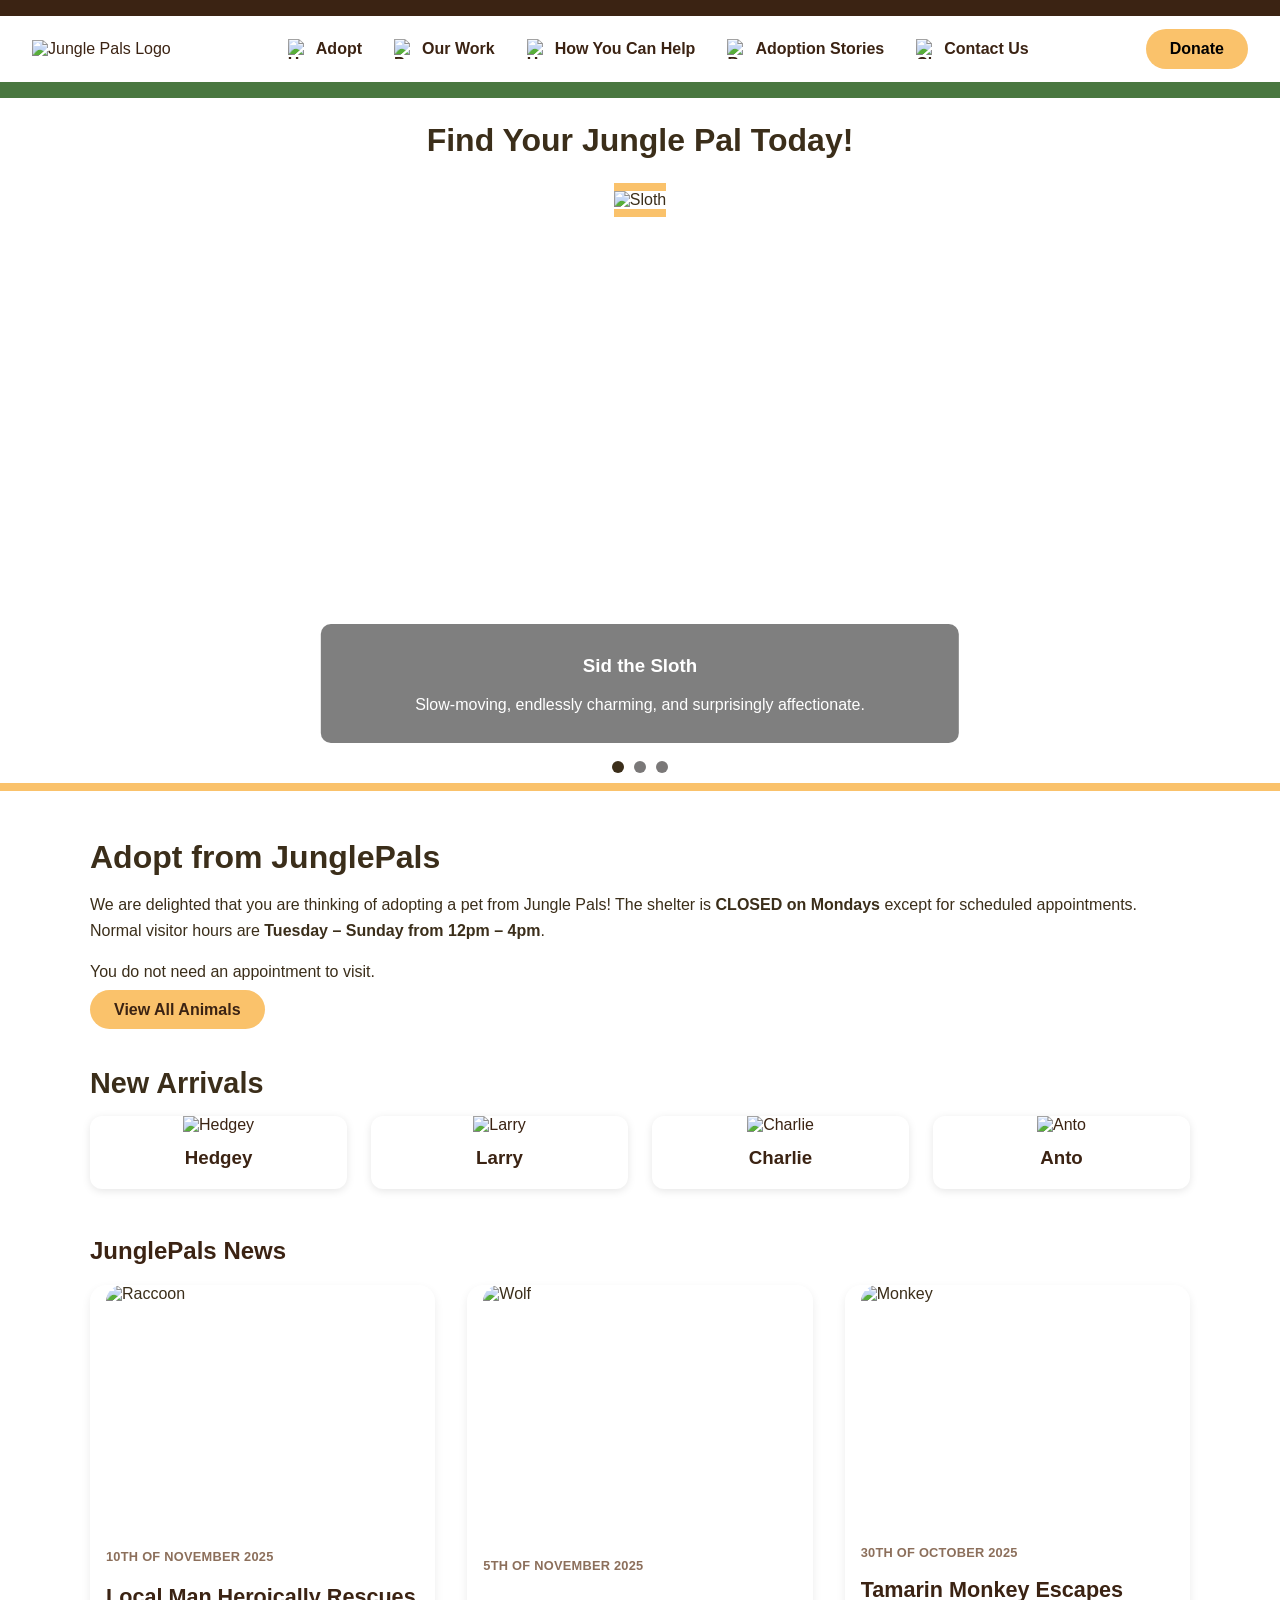
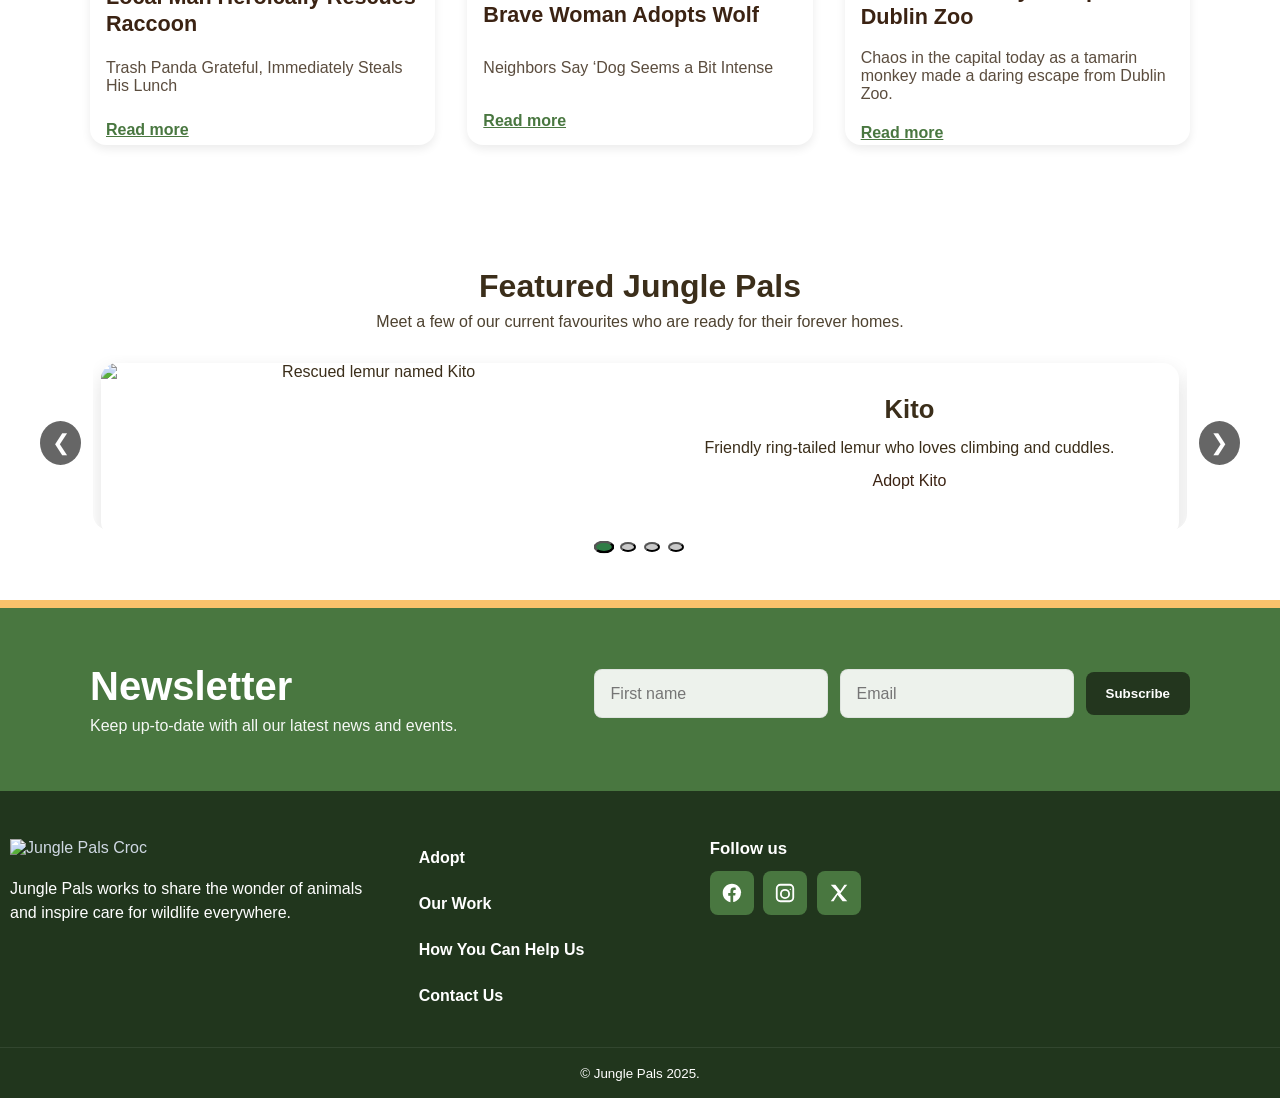
==== index.html @ b34bb3fd "Add files via upload" ====
<!--Index page created by Liam Doherty x25111175-->
<!DOCTYPE html>
<html lang="en">

<head>
  <meta charset="UTF-8">
  <meta name="viewport" content="width=device-width, initial-scale=1.0">
  <link rel="stylesheet" href="styles.css">
  <title>Jungle Pals - Home</title>
  <link rel="icon" type="image/x-icon" href="images/favicon.ico">
</head>

<body>
  <!-- Header -->
  <header>
    <div class="logo">
      <a href="index.html">
        <img src="images/JunglePalsMainLogo.png" alt="Jungle Pals Logo">
      </a>
    </div>
    <!--Navigation Bar-->
    <nav>
      <a href="adopt.html">
        <img src="images/nav-heart.png" alt="Heart" class="nav-icon"> Adopt </a>
      <a href="about.html">
        <img src="images/nav-paw.png" alt="Paw" class="nav-icon"> Our Work </a>
      <a href="help.html">
        <img src="images/nav-hands.png" alt="Hands" class="nav-icon"> How You Can Help </a>
      <a href="stories.html">
        <img src="images/nav-book.png" alt="Book" class="nav-icon"> Adoption Stories </a>
      <a href="contact.html">
        <img src="images/nav-chat.png" alt="Chat" class="nav-icon"> Contact Us </a>
    </nav>
    <!--Donate Button-->
    <button class="donate-btn">Donate</button>
  </header>

  <!-- Featured Animals Section -->
  <section class="animal-carousel">
    <h2>Find Your Jungle Pal Today!</h2>
    <div class="slides">
      <div class="slide active">
        <img src="images/sloth.jpg" alt="Sloth">
        <div class="caption">
          <h3>Sid the Sloth</h3>
          <p>Slow-moving, endlessly charming, and surprisingly affectionate.</p>
        </div>
      </div>
      <div class="slide">
        <img src="images/fox.jpg" alt="Fox">
        <div class="caption">
          <h3>Frank the Fox</h3>
          <p>Clever, curious, and mischievously charming.</p>
        </div>
      </div>
      <div class="slide">
        <img src="images/tiger-banner.jpg" alt="Tiger">
        <div class="caption">
          <h3>Terry the Tiger</h3>
          <p>Mighty, commanding, and surprisingly affectionate.</p>
        </div>
      </div>
    </div>

    <!-- Dots for carousel -->
    <div class="dots">
      <span class="dot active"></span>
      <span class="dot"></span>
      <span class="dot"></span>
    </div>
  </section>


  <!-- Adopt Section -->
  <section class="adopt-section">
    <h2>Adopt from JunglePals</h2>
    <p>
      We are delighted that you are thinking of adopting a pet from Jungle Pals!
      The shelter is <strong>CLOSED on Mondays</strong> except for scheduled appointments.
      Normal visitor hours are <strong>Tuesday – Sunday from 12pm – 4pm</strong>.
    </p>
    <p>You do not need an appointment to visit.</p>
    <a href="adopt.html" class="view-all-btn">View All Animals</a>
  </section>

  <!-- New Arrivals grid-->
  <section class="new-arrivals">
    <h2>New Arrivals</h2>
    <div class="animal-grid">
      <a href="adopt.html" class="animal-card-link">
        <div class="animal-card">
          <img src="images/hedgehog.jpg" alt="Hedgey">
          <h3>Hedgey</h3>
        </div>
      </a>
      <a href="adopt.html" class="animal-card-link">
        <div class="animal-card">
          <img src="images/spider.jpg" alt="Larry">
          <h3>Larry</h3>
        </div>
      </a>
      <a href="adopt.html" class="animal-card-link">
        <div class="animal-card">
          <img src="images/parrot.jpg" alt="Charlie">
          <h3>Charlie</h3>
        </div>
      </a>
      <a href="adopt.html" class="animal-card-link">
        <div class="animal-card">
          <img src="images/gecko.jpg" alt="Anto">
          <h3>Anto</h3>
        </div>
      </a>
    </div>
  </section>
  <!--Latest News-->
  <section class="latest-news">
    <h2>JunglePals News</h2>
    <div class="news-grid">
      <article class="news-card">
        <a href="news-post-1.html" class="news-link">
          <figure class="news-media">
            <img src="images/saved-raccoon.jpg" alt="Raccoon">
          </figure>
          <time class="news-date" datetime="2025-11-10">10th of November 2025</time>
          <h3 class="news-title">Local Man Heroically Rescues Raccoon</h3>
          <p class="news-excerpt">Trash Panda Grateful, Immediately Steals His Lunch</p>
          <span class="news-more">Read more</span>
        </a>
      </article>
      <article class="news-card">
        <a href="news-post-2.html" class="news-link">
          <figure class="news-media">
            <img src="images/saved-wolf.jpg" alt="Wolf">
          </figure>
          <time class="news-date" datetime="2025-11-05">5th of November 2025</time>
          <h3 class="news-title">Brave Woman Adopts Wolf</h3>
          <p class="news-excerpt">Neighbors Say ‘Dog Seems a Bit Intense</p>
          <span class="news-more">Read more</span>
        </a>
      </article>
      <article class="news-card">
        <a href="news-post-3.html" class="news-link">
          <figure class="news-media">
            <img src="images/saved-monkey.jpg" alt="Monkey">
          </figure>
          <time class="news-date" datetime="2025-10-30">30th of October 2025</time>
          <h3 class="news-title">Tamarin Monkey Escapes Dublin Zoo</h3>
          <p class="news-excerpt">Chaos in the capital today as a tamarin monkey made a daring escape from Dublin Zoo.
          </p>
          <span class="news-more">Read more</span>
        </a>
      </article>
    </div>
  </section>

  <!-- Featured Animals Carousel -->
<section class="featured-section">
  <div class="featured-header">
    <h2>Featured Jungle Pals</h2>
    <p>Meet a few of our current favourites who are ready for their forever homes.</p>
  </div>

  <div class="featured-carousel" id="featuredCarousel">
    <button class="featured-nav prev" aria-label="Previous featured animals">
      &#10094;
    </button>

    <div class="featured-track-wrapper">
      <div class="featured-track" id="featuredTrack">
        <!-- Slide 1 -->
        <article class="featured-slide">
          <div class="animal-card">
            <img src="images/lemur.jpg" alt="Rescued lemur named Kito">
            <div class="animal-info">
              <h3>Kito</h3>
              <p>Friendly ring-tailed lemur who loves climbing and cuddles.</p>
              <a class="btn adopt-btn" href="adopt.html">Adopt Kito</a>
            </div>
          </div>
        </article>

        <!-- Slide 2 -->
        <article class="featured-slide">
          <div class="animal-card">
            <img src="images/parrot1.jpg" alt="Parrot named Luna">
            <div class="animal-info">
              <h3>Luna</h3>
              <p>Chatty parrot with a big personality and gentle nature.</p>
              <a class="btn adopt-btn" href="adopt.html">Adopt Luna</a>
            </div>
          </div>
        </article>

        <!-- Slide 3 -->
        <article class="featured-slide">
          <div class="animal-card">
            <img src="images/sloth1.jpg" alt="Sloth named Momo">
            <div class="animal-info">
              <h3>Momo</h3>
              <p>Calm little sloth who enjoys slow mornings and leafy snacks.</p>
              <a class="btn adopt-btn" href="adopt.html">Adopt Momo</a>
            </div>
          </div>
        </article>

        <!-- Slide 4 -->
        <article class="featured-slide">
          <div class="animal-card">
            <img src="images/capuchin.jpg" alt="Capuchin monkey named Zuri">
            <div class="animal-info">
              <h3>Zuri</h3>
              <p>Playful capuchin who’s curious and great with enrichment toys.</p>
              <a class="btn adopt-btn" href="adopt.html">Adopt Zuri</a>
            </div>
          </div>
        </article>
      </div>
    </div>

    <button class="featured-nav next" aria-label="Next featured animals">
      &#10095;
    </button>
  </div>

  <div class="featured-dots" id="featuredDots" aria-label="Featured carousel pagination"></div>
</section>


  <!--Newsletter-->
  <section id="newsletter" class="newsletter">
    <div class="container">
      <div class="newsletter-text">
        <h2>Newsletter</h2>
        <p>Keep up-to-date with all our latest news and events.</p>
      </div>

      <form class="newsletter-form" id="newsletterForm" action="#" method="post" novalidate>
        <input type="text" id="nlFirst" name="first_name" placeholder="First name" required>
        <input type="email" id="nlEmail" name="email" placeholder="Email" required>
        <button type="submit">Subscribe</button>
        <p class="nl-msg" id="nlMsg" aria-live="polite"></p>
      </form>
    </div>
  </section>


  <!-- ===== Footer ===== -->
  <footer class="site-footer">
    <div class="container footer-grid">
      <div class="footer-brand">
        <img src="images/croc-2-clear-bg.png" alt="Jungle Pals Croc" class="footer-logo">
        <p class="tagline">
          Jungle Pals works to share the wonder of animals and inspire care for wildlife everywhere.
        </p>
      </div>

      <!--Footer Navigation Bar-->
      <nav class="footer-links">
        <ul>
          <li><a href="adopt.html">Adopt</a></li>
          <li><a href="about.html">Our Work</a></li>
          <li><a href="help.html">How You Can Help Us</a></li>
          <li><a href="contact.html">Contact Us</a></li>
        </ul>
      </nav>
      <!--Footer Social Network Icons-->
      <div class="footer-social">
        <h3>Follow us</h3>
        <div class="social-row">
          <a class="social-btn" href="https://facebook.com" aria-label="Facebook" target="_blank" rel="noopener">
            <!-- Facebook SVG -->
            <svg viewBox="0 0 24 24" width="22" height="22" aria-hidden="true">
              <path
                d="M22 12.06C22 6.48 17.52 2 11.94 2 6.35 2 1.88 6.48 1.88 12.06c0 4.99 3.65 9.14 8.43 9.94v-7.03H7.89v-2.9h2.42V9.82c0-2.39 1.42-3.7 3.59-3.7 1.04 0 2.13.19 2.13.19v2.35h-1.2c-1.19 0-1.56.74-1.56 1.5v1.8h2.65l-.42 2.9h-2.23v7.03c4.79-.8 8.43-4.95 8.43-9.94Z" />
            </svg>
          </a>
          <a class="social-btn" href="https://instagram.com" aria-label="Instagram" target="_blank" rel="noopener">
            <!-- Instagram SVG -->
            <svg viewBox="0 0 24 24" width="22" height="22" aria-hidden="true">
              <path
                d="M7 2h10a5 5 0 0 1 5 5v10a5 5 0 0 1-5 5H7a5 5 0 0 1-5-5V7a5 5 0 0 1 5-5Zm0 2a3 3 0 0 0-3 3v10a3 3 0 0 0 3 3h10a3 3 0 0 0 3-3V7a3 3 0 0 0-3-3H7Zm5 3.5A5.5 5.5 0 1 1 6.5 13 5.51 5.51 0 0 1 12 7.5Zm0 2A3.5 3.5 0 1 0 15.5 13 3.5 3.5 0 0 0 12 9.5Zm5.75-2.25a.75.75 0 1 1-.75.75.75.75 0 0 1 .75-.75Z" />
            </svg>
          </a>
          <a class="social-btn" href="https://x.com" aria-label="X" target="_blank" rel="noopener">
            <!-- X/Twitter SVG -->
            <svg viewBox="0 0 24 24" width="22" height="22" aria-hidden="true">
              <path d="M3 3h5.1l5.27 6.87L17.87 3H21l-7.45 9.67L21 21h-5.1l-5.46-7.11L6.13 21H3l7.53-9.79L3 3Z" />
            </svg>
          </a>
        </div>
      </div>
    </div>
    <!--Footer Copyright-->
    <div class="footer-bottom">
      <div class="container">
        <small>© <span id="year"></span> Jungle Pals 2025.</small>
      </div>
    </div>
  </footer>
  <!--JQuery & Javascript links-->
  <script src="https://code.jquery.com/jquery-3.7.1.min.js"></script>
  <script src="scripts.js"></script>
  <!-- Back to Top Button -->
  <button id="backTop" aria-label="Back to top" class="btn btn-success"
    style="position: fixed; right: 20px; bottom: 20px; display: none; z-index: 999;">
    ↑
  </button>
</body>

</html>
---- styles.css ----
/* Liam Doherty CSS begins here*/
  body {
    font-family: 'Arial', sans-serif;
    margin: 0;
    padding: 0;
    background-color: #fff;
    /* site background colour*/
    color: #3b2e1a;
    /*default text colour*/
  }

  a {
    text-decoration: none;
    /* remove link underlines */
    color: #3b2313;
    /* default link color */
  }

  header {
    display: flex;
    /* logo left, nav middle, button right */
    align-items: center;
    justify-content: space-between;
    background-color: #fff;
    padding: 0.8rem 2rem;
    border-bottom: 16px solid #497740;
    /* green bar */
    border-top: 16px solid #3b2313;
    /* brown bar */
  }

  .logo {
    display: flex;
    align-items: center;
    gap: 0.5rem;
  }

  .logo img {
    height: 60px;
  }

  /* Navigation bar*/
  nav {
    display: flex;
    gap: 2rem;
    align-items: center;
  }

  nav a {
    display: inline-flex;
    align-items: center;
    gap: 0.5rem;
    text-decoration: none;
    font-weight: 600;
    color: #3b2313;
    transition: transform 0.2s ease, color 0.2s ease;
  }

  nav a:hover {
    transform: translateY(-2px);
    color: #755844;
  }

  .nav-icon {
    width: 20px;
    height: 20px;
    object-fit: contain;
  }

  /* Donate Button Styling*/

  .donate-btn {
    background-color: #fac26b;
    color: #000;
    font-weight: 700;
    padding: 0.7rem 1.5rem;
    border-radius: 40px;
    border: none;
    cursor: pointer;
    font-size: 1rem;
    transition: background-color 0.3s ease;
  }

  .donate-btn:hover {
    background-color: #dfaf36;
    transform: translateY(-2px);

  }

  /* Adopt Section*/
  .adopt-section {
    max-width: 1100px;
    margin: 3rem auto;
    padding: 0 1rem;
  }

  .adopt-section h2 {
    font-size: 2rem;
    margin-bottom: 0.5rem;
  }

  .adopt-section p {
    line-height: 1.6;
  }

  .view-all-btn {
    background-color: #fac26b;
    border: none;
    border-radius: 30px;
    padding: 0.7rem 1.5rem;
    font-weight: bold;
    margin-top: 1rem;
    cursor: pointer;
    transition: background-color 0.3s ease;
  }

  .view-all-btn:hover {
    background-color: #dfaf36;
  }

  /* New arrivals section*/
  .new-arrivals {
    max-width: 1100px;
    margin: 3rem auto;
    padding: 0 1rem;
  }

  .new-arrivals h2 {
    font-size: 1.8rem;
    margin-bottom: 1rem;
  }

  .animal-grid {
    display: grid;
    grid-template-columns: repeat(auto-fit, minmax(220px, 1fr));
    gap: 1.5rem;
  }

  .animal-card {
    background-color: #fff;
    border-radius: 15px;
    box-shadow: 0 4px 8px rgba(0, 0, 0, 0.1);
    overflow: hidden;
    text-align: center;
    padding-bottom: 1rem;
  }

  .animal-card img {
    width: 100%;
    height: 180px;
    object-fit: cover;
  }

  .animal-card h3 {
    margin: 0.8rem 0 0.3rem;
  }

  /* Responsive*/
  @media (max-width: 768px) {
    header {
      flex-direction: column;
      gap: 1rem;
    }


    nav {
      flex-wrap: wrap;
      justify-content: center;
    }
  }

  /* Featured animal carousel*/

  .animal-carousel {
    position: relative;
    width: 100%;
    overflow: hidden;
    background-color: #ffffff;
    text-align: center;
    border-bottom: 8px solid #fac26b;


  }

  .animal-carousel h2 {
    font-size: 2rem;
    margin: 1.5rem 0;
    color: #3b2e1a;

  }

  /* Slides for carousel*/

  .slides {
    display: flex;
    transition: transform 0.8s ease-in-out;
    width: 100%;
    height: 600px;
  }

  .slide {
    min-width: 100%;
    flex-shrink: 0;
    position: relative;

  }

  .slide img {
    width: 100%;
    height: 600px;
    object-fit: cover;
    border-bottom: 8px solid #fac26b;
    border-top: 8px solid #fac26b;

  }

  .caption {
    position: absolute;
    bottom: 40px;
    left: 50%;
    transform: translateX(-50%);
    background: rgba(0, 0, 0, 0.5);
    color: #fff;
    padding: 0.8rem 1.2rem;
    border-radius: 10px;
    width: 80%;
    max-width: 600px;
  }

  /* carousel dots*/

  .dots {
    position: absolute;
    bottom: 10px;
    left: 50%;
    transform: translateX(-50%);
    display: flex;
    gap: 10px;
  }

  .dot {
    height: 12px;
    width: 12px;
    background-color: rgba(66, 62, 62, 0.7);
    border-radius: 50%;
    cursor: pointer;
    transition: background-color 0.3s ease;
  }

  .dot.active,
  .dot:hover {
    background-color: #3b2e1a;
  }

  @media (max-width: 768px) {
    .slide img {
      height: 250px;
    }

    .caption {
      font-size: 0.9rem;
      padding: 0.5rem;
    }
  }

  /* Newsletter Styling*/

  .newsletter {
    background: #497740;
    color: #fff;
    padding: 3.5rem 1rem;
    position: relative;
    overflow: hidden;
    border-top: 8px solid #fac26b;

  }

  .newsletter .container {
    max-width: 1100px;
    margin: 0 auto;
    display: grid;
    grid-template-columns: 1fr 1.2fr;
    align-items: center;
    gap: 2rem;
  }

  .newsletter h2 {
    font-size: clamp(1.75rem, 4vw, 2.5rem);
    margin: 0 0 .5rem 0;
  }

  .newsletter p {
    opacity: 0.95;
    margin: 0;
  }

  .newsletter-form {
    display: grid;
    grid-template-columns: 1fr 1fr auto;
    gap: .75rem;
    align-items: center;
  }

  .newsletter-form input[type="text"],
  .newsletter-form input[type="email"] {
    padding: .9rem 1rem;
    background: rgba(255, 255, 255, .9);
    border: 1px solid rgba(0, 0, 0, .06);
    border-radius: .5rem;
    font-size: 1rem;
    outline: none;
  }

  .newsletter-form button {
    padding: .9rem 1.25rem;
    border: none;
    border-radius: .5rem;
    background: #23361e;
    color: #fff;
    font-weight: 600;
    cursor: pointer;
  }

  .newsletter-form .consent {
    grid-column: 1 / -1;
    margin-top: .25rem;
    color: rgba(255, 255, 255, .9);
  }

  .newsletter-form .consent a {
    color: #fff;
    text-decoration: underline;
  }

  @media (max-width: 900px) {
    .newsletter .container {
      grid-template-columns: 1fr;
    }

    .newsletter-form {
      grid-template-columns: 1fr;
    }
  }

  /* Footer Styling*/

  .site-footer {
    background: #21361d;
    color: #cfd8e3;
    padding-top: 3rem;
  }

  .footer-grid {
    display: grid;
    grid-template-columns: 1.4fr 1fr 1fr 1fr;
    gap: 2rem;
    align-items: start;
  }

  .footer-logo {
    height: 48px;
    width: auto;
    margin-bottom: 1rem;
    padding-left: 10px;
  }

  .tagline {
    margin-top: .25rem;
    color: #ffffff;
    line-height: 1.5;
    padding-left: 10px;
  }

  .footer-links h3,
  .footer-social h3 {
    color: #ffffff;
    font-size: 1.05rem;
    margin: 0 0 .75rem 0;
  }

  .footer-links ul {
    list-style: none;
    margin: 0;
    padding: 0;
    display: grid;
    gap: .5rem;
  }

  .footer-links a {
    color: #ffffff;
    text-decoration: none;
  }

  .footer-links a:hover {
    transform: translateY(-2px);
    color: #dfaf36;
  }

  /* Social Media Icons*/
  .social-row {
    display: flex;
    gap: .6rem;
    flex-wrap: wrap;
  }

  .social-btn {
    display: inline-grid;
    place-items: center;
    width: 44px;
    height: 44px;
    background: #497740;
    border-radius: .5rem;
  }

  .social-btn svg {
    fill: #ffffff;
  }

  .footer-bottom {
    margin-top: 2rem;
    border-top: 1px solid rgba(255, 255, 255, .08);
    padding: 1rem 0;
    color: #ffffff;
    text-align: center;
  }

  /* Responsive*/
  @media (max-width: 1000px) {
    .footer-grid {
      grid-template-columns: 1fr 1fr;
    }
  }

  @media (max-width: 600px) {
    .footer-grid {
      grid-template-columns: 1fr;
    }

    .social-row {
      gap: .5rem;
    }
  }

  .social-row a:hover {
    transform: translateY(-2px);
  }

  /* New Arrivals Section*/
  .animal-card {
    transition: transform 0.4s ease, box-shadow 0.4s ease;
    background: #fff;
    border-radius: 12px;
    overflow: hidden;
    box-shadow: 0 2px 8px rgba(0, 0, 0, 0.1);
  }

  .animal-card:hover {
    transform: translateY(-10px);
    box-shadow: 0 8px 20px rgba(0, 0, 0, 0.25);
  }

  /* Our Work Page Banner*/

  .our-work-banner {
    text-align: center;
    padding: 1rem 1rem 0;
    margin: 0;

  }

  .our-work-banner img {
    width: 100%;
    height: 450px;
    object-fit: cover;
    display: block;
    border-bottom: 8px solid #fac26b;
    border-top: 8px solid #fac26b;
  }

  .our-work-banner h2 {
    margin: 0 0 0.75rem 0;
    /* tighten space under title */
    line-height: 1.2;
    font-size: 2.2rem;
    /* optional: slightly bolder */
  }


  .our-work {
    max-width: 1000px;
    margin: 4rem auto;
    padding: 0 1rem;
    text-align: left;
    color: #3b2e1a;

  }

  .our-work h2 {
    text-align: left;
    font-size: 2.2rem;
    color: #497740;
    margin-bottom: 1.5rem;
    border-left: 6px solid #fac26b;
    padding-left: 0.5rem;
  }

  .our-work p {
    font-size: 1.05rem;
    margin-bottom: 1rem;
  }

  .work-list {
    list-style: disc inside;
    margin: 1rem 0 2rem 1rem;
    padding-left: 1rem;
  }

  .work-list li {
    margin-bottom: 0.6rem;
  }

  .nl-msg {
    margin-top: 0.5rem;
    font-weight: 500;
    color: #fff;
  }

  /* Interactive back to top button*/

  #backTop {
    background-color: #fac26b;
    border: none;
    font-size: 1.4rem;
    border-radius: 50%;
    width: 48px;
    height: 48px;
    line-height: 1;
    box-shadow: 0 3px 6px rgba(0, 0, 0, .25);
    cursor: pointer;
  }

  #backTop:hover {
    transform: translateY(-3px);
  }

  /* Adoption FAQ's accordion*/
  .accordion-button {
    background-color: #f8f9fa;
    color: #3b2313;
    box-shadow: none;
  }

  .accordion-button:not(.collapsed) {
    color: #fff;
    background-color: #497740;
    box-shadow: none;
  }

  .accordion-item {
    border: 1px solid #497740;
  }

  .accordion-body {
    background-color: #ffffff;
    color: #3b2313;
  }

  html {
    scroll-behavior: smooth;
  }

  /* Jungle Pals News Section*/

  .latest-news {
    max-width: 1100px;
    margin: 3rem auto;
    padding: 0 1rem;
  }

  .latest-news h2 {
    margin-bottom: 1.25rem;
    color: #3b2313;
    text-align: left;
  }

  .news-grid {
    display: grid;
    grid-template-columns: repeat(3, 1fr);
    gap: 2rem;
  }

  .news-card {
    background: #fff;
    border-radius: 16px;
    box-shadow: 0 4px 10px rgba(0, 0, 0, .08);
    overflow: hidden;
    transition: transform .3s ease, box-shadow .3s ease;
  }

  .news-card:hover {
    transform: translateY(-8px);
    box-shadow: 0 12px 24px rgba(0, 0, 0, .18);
  }

  .news-link {
    display: grid;
    gap: .65rem;
    text-decoration: none;
    color: inherit;
    height: 100%;
    padding: 0 1rem 1rem 1rem;
  }

  .news-media {
    margin: 0;
    padding: 0;
    border-radius: 16px;
    overflow: hidden;
  }

  .news-media img {
    display: block;
    width: 100%;
    height: 240px;
    object-fit: cover;
    border-radius: 16px;
  }

  .news-date {
    display: inline-block;
    margin-top: .4rem;
    font-size: .8rem;
    letter-spacing: .02em;
    color: #8c6f5b;
    text-transform: uppercase;
    font-weight: 700;
  }

  .news-title {
    margin: .2rem 0 0;
    font-size: clamp(1.1rem, 2.2vw, 1.35rem);
    line-height: 1.25;
    color: #3b2313;
  }

  .news-excerpt {
    margin: .25rem 0 .25rem;
    color: #4a3a2a;
    opacity: .9;
  }

  .news-more {
    margin-top: .25rem;
    color: #497740;
    font-weight: 700;
    text-decoration: underline;
  }

  /* Responsive */
  @media (max-width: 900px) {
    .news-grid {
      grid-template-columns: 1fr 1fr;
    }

    .news-media img {
      height: 200px;
    }
  }

  @media (max-width: 580px) {
    .news-grid {
      grid-template-columns: 1fr;
    }

    .news-media img {
      height: 220px;
    }
  }

  /* Featured Jungle Pals Section*/
  .featured-section {
    padding: 3rem 1.5rem;
    max-width: 1200px;
    margin: 0 auto;
  }

  .featured-header {
    text-align: center;
    margin-bottom: 1.5rem;
  }

  .featured-header h2 {
    font-size: 2rem;
    margin-bottom: 0.5rem;
  }

  .featured-header p {
    max-width: 700px;
    margin: 0 auto;
    opacity: 0.9;
  }

  .featured-carousel {
    position: relative;
    display: flex;
    align-items: center;
    gap: 0.75rem;
  }

  .featured-track-wrapper {
    overflow: hidden;
    width: 100%;
    border-radius: 16px;
  }

  .featured-track {
    display: flex;
    transition: transform 0.5s ease-in-out;
  }

  .featured-slide {
    min-width: 100%;
    padding: 0.5rem;
    box-sizing: border-box;
  }

  .featured-slide .animal-card {
    height: 100%;
    border-radius: 16px;
    overflow: hidden;
    box-shadow: 0 8px 20px rgba(0, 0, 0, 0.12);
    background: #fff;
    display: grid;
    grid-template-columns: 1fr 1fr;
    gap: 0;
  }

  .featured-slide img {
    width: 100%;
    height: 100%;
    object-fit: cover;
    display: block;
  }

  .featured-slide .animal-info {
    padding: 1.5rem;
    display: flex;
    flex-direction: column;
    justify-content: center;
    gap: 0.75rem;
  }

  .featured-slide .animal-info h3 {
    font-size: 1.6rem;
    margin: 0;
  }

  .featured-slide .animal-info p {
    margin: 0;
    line-height: 1.5;
  }

  /* Nav buttons for featured carousel */
  .featured-nav {
    background: rgba(0, 0, 0, 0.6);
    color: #fff;
    border: none;
    width: 44px;
    height: 44px;
    border-radius: 50%;
    cursor: pointer;
    font-size: 1.4rem;
    display: grid;
    place-items: center;
    transition: transform 0.2s ease, opacity 0.2s ease;
  }

  .featured-nav:hover {
    transform: scale(1.06);
    opacity: 0.9;
  }

  /* Dots for featured animals carousel */
  .featured-dots {
    margin-top: 0.75rem;
    display: flex;
    justify-content: center;
    gap: 0.5rem;
  }

  .featured-dot {
    width: 10px;
    height: 10px;
    border-radius: 50%;
    background: #c9c9c9;
    cursor: pointer;
    transition: transform 0.2s ease, background 0.2s ease;
  }

  .featured-dot.active {
    background: #2f7d46;
    /* matches your green theme */
    transform: scale(1.3);
  }

  /* Responsive*/
  @media (max-width: 768px) {
    .featured-slide .animal-card {
      grid-template-columns: 1fr;
    }

    .featured-nav {
      width: 38px;
      height: 38px;
    }
  }

  /* Meet the team section*/
  .team-section {
    padding: 3rem 1.5rem;
    max-width: 1200px;
    margin: 0 auto;
  }

  .team-header {
    text-align: center;
    margin-bottom: 2rem;
  }

  .team-header h2 {
    font-size: 2rem;
    margin-bottom: 0.5rem;
    color: #2f7d46;
    /* your green vibe */
  }

  .team-header p {
    max-width: 720px;
    margin: 0 auto;
    line-height: 1.6;
  }

  .team-grid {
    display: grid;
    grid-template-columns: repeat(auto-fit, minmax(240px, 1fr));
    gap: 1.5rem;
  }

  .team-card {
    background: #fff;
    border-radius: 16px;
    overflow: hidden;
    box-shadow: 0 8px 20px rgba(0, 0, 0, 0.12);
    transition: transform 0.2s ease, box-shadow 0.2s ease;
    display: flex;
    flex-direction: column;
  }

  .team-card:hover {
    transform: translateY(-4px);
    box-shadow: 0 12px 28px rgba(0, 0, 0, 0.16);
  }

  .team-card img {
    width: 100%;
    height: 220px;
    object-fit: cover;
    display: block;
  }

  .team-info {
    padding: 1.2rem 1.2rem 1.4rem;
    display: flex;
    flex-direction: column;
    gap: 0.5rem;
  }

  /* team photos */
  .team-photo,
  .team-card img {
    width: 100%;
    aspect-ratio: 1 / 1;
    height: auto;
    border-radius: 10px;
    object-fit: cover;
    display: block;
  }

  .team-info h3 {
    margin: 0;
    font-size: 1.4rem;
  }

  .team-role {
    font-weight: 600;
    color: #497740;
    /* your orange accent */
    margin: 0;
  }

  .team-info p {
    margin: 0;
    line-height: 1.5;
  }

  .team-cta {
    margin-top: 2rem;
    text-align: center;
    display: grid;
    gap: 0.75rem;
  }

  /* Become a volunteer button*/
  .volunteer-btn {
    display: inline-block;
    padding: 0.75rem 1.4rem;
    border-radius: 10px;
    background: #497740;
    color: white;
    text-decoration: none;
    font-weight: 600;
    transition: opacity 0.2s ease;
  }

  .volunteer-btn:hover {
    opacity: 0.9;
    background-color: #21361d;
    color: white;
  }


  /* Liam Doherty CSS ends here*/

  .adoption {
    font-family: 'Arial', sans-serif;
  }

  #adopt-intro {
    display: flex row;
    text-align: center justify;
    padding: 40px;
    padding-bottom: 0px;
    font-size: larger;
    margin-left: 10px;
  }


  #Monkey {
    object-fit: contain;
    padding: 10px;
    border-top: solid #dfaf36 8px;
    border-bottom: solid #dfaf36 8px;
  }

  #Monkey-Hug {
    width: 100%;
    height: auto;
    /* keeps aspect ratio */
    max-width: 95%;
    max-height: 500px;
    object-fit: contain;
    /* optional, prevents distortion if height cap hits */
    display: block;
  }

  ul {
    list-style: none;
    padding: 10px;
    padding-top: 0;
    margin: 0;
  }

  ul h3 {
    text-align: center;
    padding-bottom: 0px;
  }

  #list1 {
    padding-top: 0px;
  }

  li {
    padding: 10px;
  }

  input[type="checkbox"] {
    appearance: none;
    -webkit-appearance: none;
    background-color: #fff;
    border: 2px solid #888;
    width: 20px;
    height: 20px;
    border-radius: 6px;
    display: inline-block;
    vertical-align: middle;
    margin-right: 10px;
    cursor: pointer;
    transition: all 0.2s;
  }

  input[type="checkbox"]:checked {
    background-color: #4caf50;
    border-color: #4caf50;
  }

  input[type="checkbox"]:checked::after {
    content: "✔";
    color: white;
    font-size: 16px;
    display: flex;
    align-items: center;
    justify-content: center;
    height: 100%;
  }

  #ready-button {
    background-color: #fac26b;
    color: black;
    padding: 12px 20px;
    font-size: 20px;
    border: none;
    border-radius: 8px;
    cursor: pointer;
    transition: all 0.2s ease;
    font-weight: 600;
  }

  #ready-button:hover {
    background-color: #dfaf36;
    transform: translateY(-2px);
    box-shadow: 0 4px 10px rgba(0, 0, 0, 0.15);
  }

  #ready-button:active {
    transform: translateY(0);
    box-shadow: 0 2px 5px rgba(0, 0, 0, 0.2);
  }

  #ready-button:disabled {
    background-color: #c7c7c7;
    cursor: not-allowed;
    transform: none;
    box-shadow: none;
    color: #666;
  }



  #adopt-readiness {
    margin-left: 10px;
    display: flex;
    justify-content: center;
    padding-top: 5px;
    padding-bottom: 25px;
  }

  #readiness {
    background-color: #497740;
    font-size: larger;
    color: #fff;
    border: solid #fac26b 2px;
    border-radius: 10px;
    max-width: 500px;
  }

  /* Container box for the dropdowns and button */
  #Species-Location {
    max-width: 400px;
    /* box width */
    margin: 20px auto;
    /* center horizontally */
    padding: 20px;
    background-color: #497740;
    /* dark green */
    border: 2px solid #fac26b;
    /* matching yellow/gold border */
    border-radius: 12px;
    box-shadow: 0 4px 15px rgba(0, 0, 0, 0.2);
    color: #fff;
    font-family: Arial, sans-serif;
  }

  /* Form styling */
  #species-location-selector {
    display: flex;
    flex-direction: column;
    /* vertical stack */
    gap: 15px;
    /* space between items */
  }

  /* Labels */
  #species-location-selector label {
    font-weight: bold;
    margin-bottom: 5px;
  }

  /* Dropdown styling */
  #species-location-selector select {
    padding: 10px;
    font-size: 16px;
    border-radius: 8px;
    border: 2px solid #888;
    appearance: none;
    -webkit-appearance: none;
    -moz-appearance: none;
    background-color: #fff;
    color: #000;
    cursor: pointer;
    transition: all 0.2s ease;
  }

  #species-location-selector select:hover {
    border-color: #fac26b;
  }

  /* Add some space between the select dropdown and labels if needed */
  #species-location-selector select+label {
    margin-top: 10px;
  }

  /* Search button styling */
  #search-adopt {
    padding: 12px;
    font-size: 18px;
    border-radius: 8px;
    border: none;
    background-color: #fac26b;
    color: #000;
    font-weight: 600;
    cursor: pointer;
    transition: all 0.2s ease;
  }

  #search-adopt:hover {
    background-color: #dfaf36;
    transform: translateY(-2px);
    box-shadow: 0 4px 10px rgba(0, 0, 0, 0.15);
  }

  #search-adopt:active {
    transform: translateY(0);
    box-shadow: 0 2px 5px rgba(0, 0, 0, 0.2);
  }

  /* Optional: make dropdowns and button full width */
  #species-location-selector select,
  #search-adopt {
    width: 100%;
    box-sizing: border-box;
  }

  #no-results {
    display: none;
    text-align: center;
    padding: 20px;
    font-weight: bold;
  }

  #adopt-images {
    display: grid;
    grid-template-columns: repeat(auto-fit, minmax(150px, 1fr));
    gap: 20px;
    padding: 20px;
  }

  .adopt-card {
    background-color: #fff;
    border-radius: 8px;
    text-align: center;
    padding: 10px;
    box-shadow: 0 2px 6px rgba(0, 0, 0, 0.15);
  }

  .adopt-card img {
    width: 100%;
    max-width: 60%;
    max-height: 500px;
    border: 2px solid black;
    border-radius: 4px;
    margin-bottom: 10px;
  }

  .adopt-card h4 {
    margin: 5px 0;
    font-size: 16px;
  }

  .adopt-card p {
    margin: 2px 0;
    font-size: 14px;
    color: #555;
  }

  /* shane cosgrove x25115651 addition */
  /*Help Page Hero*/

  .help-hero {
    background-image: url("images/volunteer.jpg");
    background-size: cover;
    background-position: center;
    color: #fff;
    position: relative;
    padding: 5rem 2rem;
    text-align: center;
    border-top: 8px solid #fac26b;
    border-bottom: 8px solid #fac26b;
  }

  .help-hero::before {
    content: "";
    position: absolute;
    top: 0;
    left: 0;
    width: 100%;
    height: 100%;
    background: rgba(0, 0, 0, 0.45);
    z-index: 0;
  }

  .help-hero * {
    position: relative;
    z-index: 2;
  }

  /*help Grid*/
  .help-options-section {
    max-width: 1100px;
    margin: 3rem auto;
    padding: 0 1rem;
  }

  .help-options-grid {
    display: grid;
    grid-template-columns: repeat(auto-fit, minmax(280px, 1fr));
    gap: 2rem;
  }

  .help-card {
    background: #fff;
    border-radius: 14px;
    box-shadow: 0 4px 12px rgba(0, 0, 0, 0.12);
    padding-bottom: 1rem;
    text-align: center;
    transition: transform .3s, box-shadow .3s;
  }

  .help-card img {
    width: 100%;
    height: 220px;
    object-fit: cover;
    border-radius: 14px 14px 0 0;
  }

  .help-btn {
    background-color: #fac26b;
    padding: 0.6rem 1.3rem;
    border-radius: 8px;
    display: inline-block;
    margin-top: 0.5rem;
    font-weight: 700;
    transition: background-color .3s;
  }

  .help-btn:hover {
    background-color: #dfaf36;
  }

  .help-card:hover {
    transform: translateY(-8px);
    box-shadow: 0 12px 24px rgba(0, 0, 0, 0.18);
  }


  /*HERO BANNER FOR ADOPTION STORIES PAGE*/
  .hero-banner {
    width: 100%;
    padding: 4rem 2rem;
    text-align: center;
    color: white;
    position: relative;
    border-top: 8px solid #fac26b;
    border-bottom: 8px solid #fac26b;
  }

  .stories-hero {
    background-image: url("images/adopted-gecko.jpg");
    /*placeholder image*/
    background-size: cover;
    background-position: center;
  }

  .hero-banner::before {
    content: "";
    position: absolute;
    top: 0;
    left: 0;
    width: 100%;
    height: 100%;
    background: rgba(0, 0, 0, 0.45);
    z-index: 0;
  }

  .hero-banner * {
    position: relative;
    z-index: 2;
  }

  /*stories grid section*/

  .stories-grid-section {
    max-width: 1100px;
    margin: 3rem auto;
    padding: 0 1rem;
    text-align: center;
  }

  .stories-grid {
    display: grid;
    grid-template-columns: repeat(auto-fit, minmax(280px, 1fr));
    gap: 2rem;
    margin-top: 2rem;
  }

  .story-card {
    background: #fff;
    border-radius: 14px;
    box-shadow: 0 4px 12px rgba(0, 0, 0, 0.12);
    padding-bottom: 1rem;
    text-align: center;
    transition: transform. 3s, box shadow .3s;
  }

  .story-card img {
    width: 100%;
    height: 220px;
    object-fit: cover;
    border-radius: 14px 14px 0 0;
  }

  .story-card:hover {
    transform: translateY(-8px);
    box-shadow: 0 12px 24px rgba(0, 0, 0, 0.18);
  }

  .story-btn {
    display: inline-block;
    background: #fac26b;
    padding: .6rem 1.2rem;
    border-radius: 8px;
    margin-top: .5rem;
    font-weight: bold;
    transition: background .3s ease;
  }

  .story-btn:hover {
    background: #dfaf36;
  }

  /* Contact us page styles */
  .col-12.text-center {
    border-bottom: solid #dfaf36 8px;
  }

  #contactinfomiddle {
    border-bottom: solid #dfaf36 8px;
    text-align: left;
    font-size: larger;
  }

  #contactinfomiddle p {
    border-right: solid lightgray 4px;
    padding-right: 10px;
    margin-right: 10px;
  }

  #opening-hours {
    text-align: left;
    padding: 0;
    list-style: none;
    padding: 3px;
    margin-bottom: 30px;
  }

  #opening-hours li {
    line-height: 0.5;
  }

  .mb-4 {
    background-color: #497740;
    border: 1px solid gray;
    border-radius: 15px;
    padding: 10px;
    text-align: left;
    font-weight: bold;
    color: white;
    text-shadow: #000 1px 1px 2px;
    transition: transform 0.2s ease, box-shadow 0.2s ease;
    cursor: pointer;
  }

  .mb-4:hover {
    transform: translateY(-5px);
    box-shadow: 0 8px 16px rgba(0, 0, 0, 0.2);
  }

  #contactform {
    padding: 15px;
    background-color: #497740;
    border: #000 1px solid;
    border-radius: 15px;
    max-width: 85%;
    margin: 0 auto;
  }

  #contactform h3 {
    color: white;
    text-shadow: #000 1px 1px 2px;
    padding: 5px;
  }

  .btn.btn-primary {
    padding: 12px;
    font-size: 18px;
    border-radius: 8px;
    border: none;
    background-color: #fac26b;
    color: #000;
    font-weight: 600;
    cursor: pointer;
    transition: all 0.2s ease;
  }

  .btn.btn-primary:hover {
    background-color: #dfaf36;
    transform: translateY(-2px);
    box-shadow: 0 4px 10px rgba(0, 0, 0, 0.15);
  }

  .btn.btn-primary:active {
    transform: translateY(0);
    box-shadow: 0 2px 5px rgba(0, 0, 0, 0.2);
  }

  #contactsection {
    border-bottom: solid #dfaf36 8px;
    padding-bottom: 10px;
  }
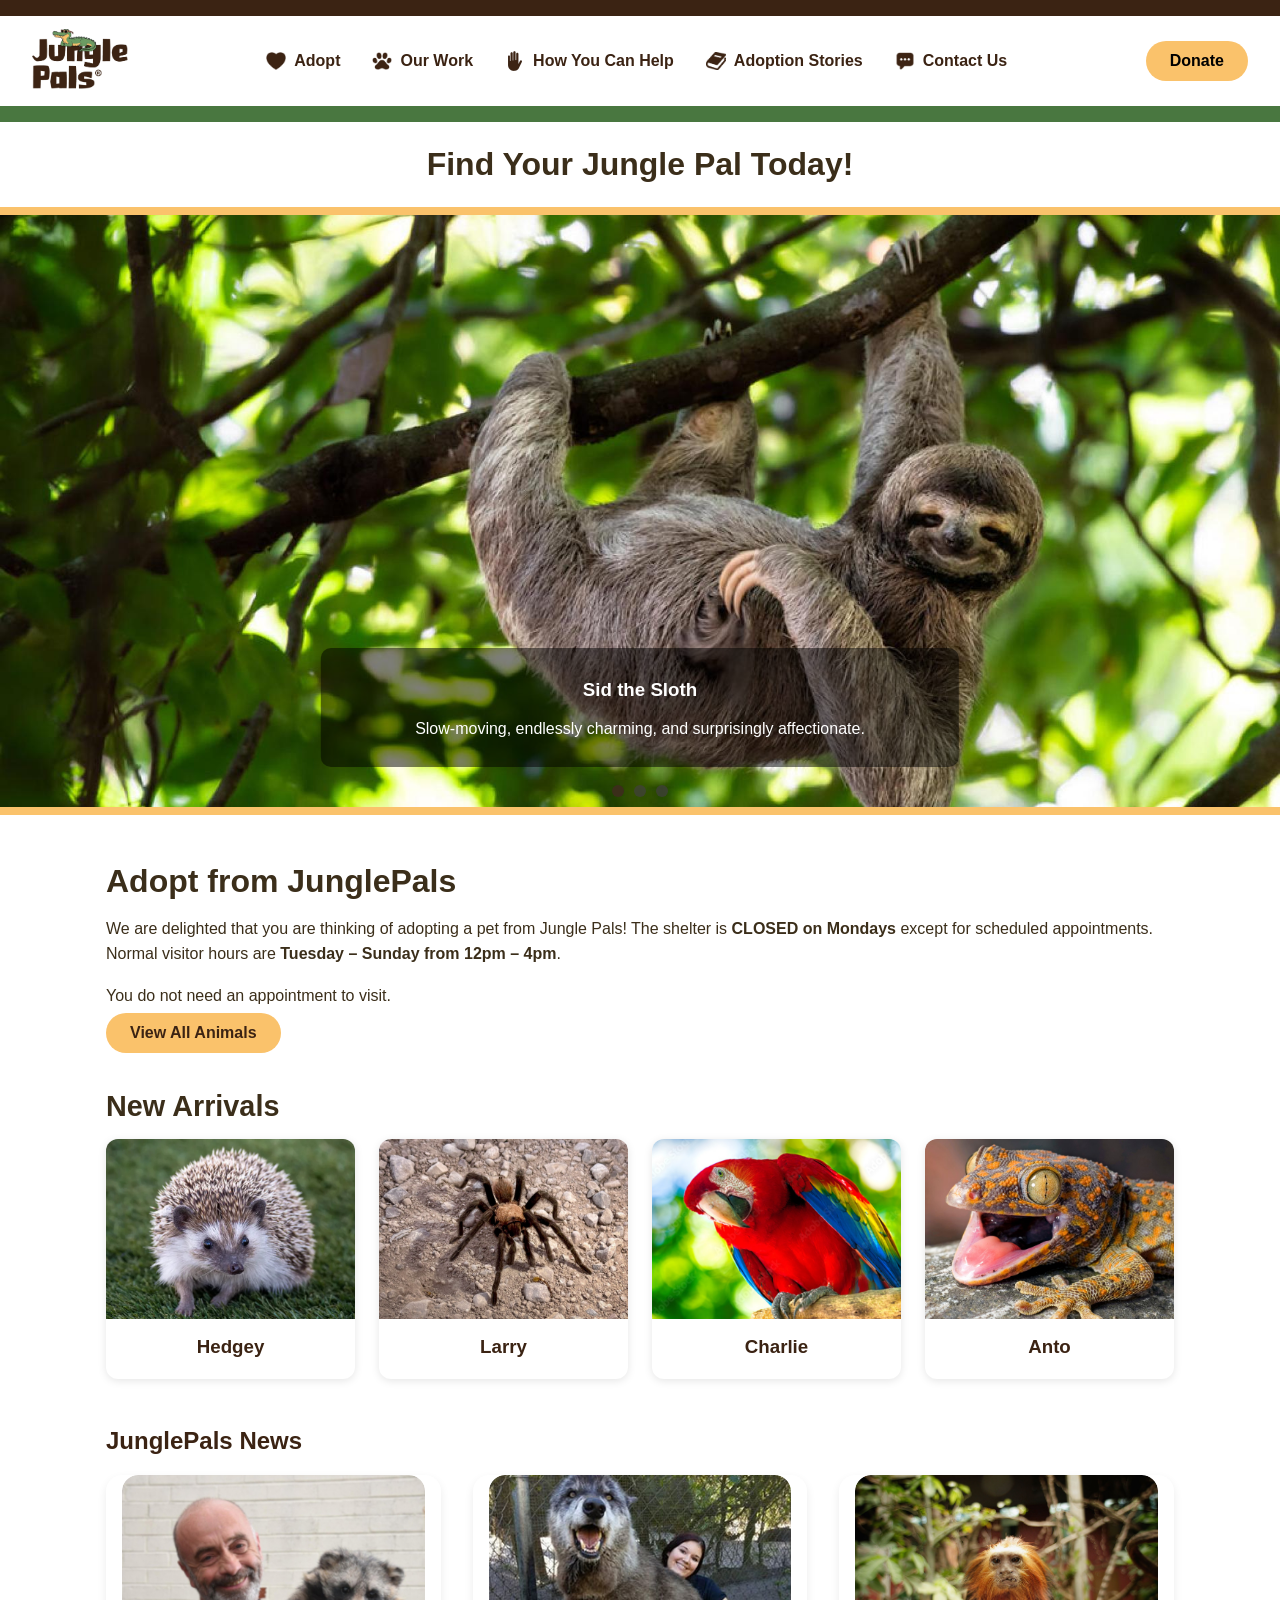
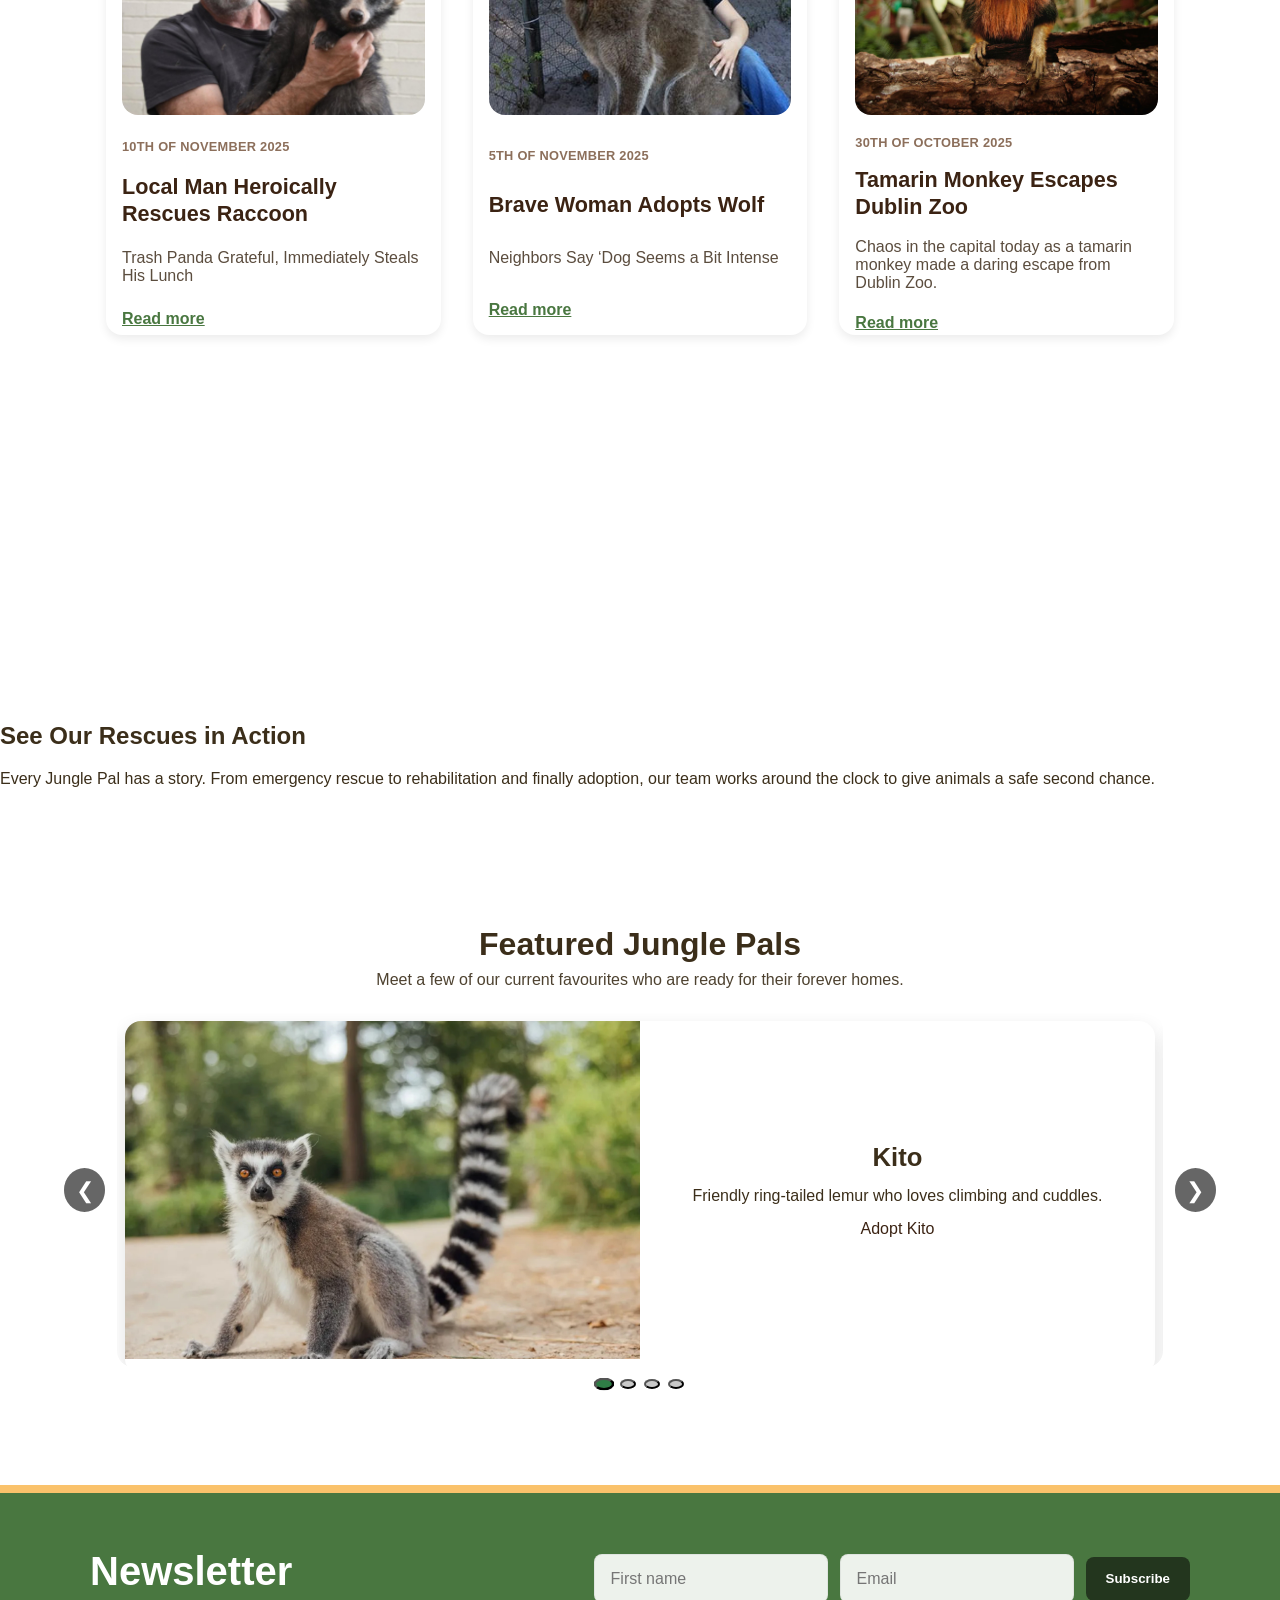
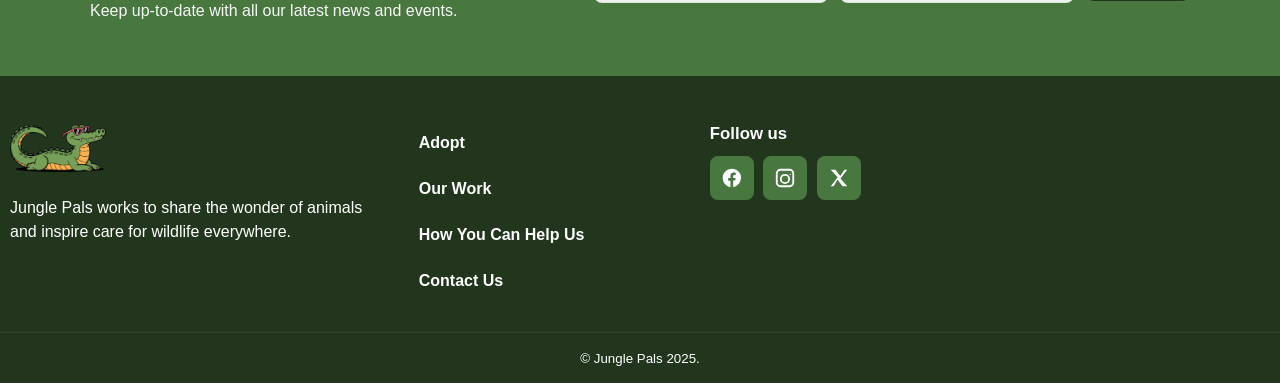
==== commit 84303c4e: "Update index.html" ====
--- a/index.html
+++ b/index.html
@@ -15,24 +15,26 @@
   <header>
     <div class="logo">
       <a href="index.html">
-        <img src="images/JunglePalsMainLogo.png" alt="Jungle Pals Logo">
+        <img src="images/JunglePalsMainLogo.webp" alt="Jungle Pals Logo">
       </a>
     </div>
     <!--Navigation Bar-->
     <nav>
       <a href="adopt.html">
-        <img src="images/nav-heart.png" alt="Heart" class="nav-icon"> Adopt </a>
+        <img src="images/nav-heart.webp" alt="Heart" class="nav-icon"> Adopt </a>
       <a href="about.html">
-        <img src="images/nav-paw.png" alt="Paw" class="nav-icon"> Our Work </a>
+        <img src="images/nav-paw.webp" alt="Paw" class="nav-icon"> Our Work </a>
       <a href="help.html">
-        <img src="images/nav-hands.png" alt="Hands" class="nav-icon"> How You Can Help </a>
+        <img src="images/nav-hands.webp" alt="Hands" class="nav-icon"> How You Can Help </a>
       <a href="stories.html">
-        <img src="images/nav-book.png" alt="Book" class="nav-icon"> Adoption Stories </a>
+        <img src="images/nav-book.webp" alt="Book" class="nav-icon"> Adoption Stories </a>
       <a href="contact.html">
-        <img src="images/nav-chat.png" alt="Chat" class="nav-icon"> Contact Us </a>
+        <img src="images/nav-chat.webp" alt="Chat" class="nav-icon"> Contact Us </a>
     </nav>
     <!--Donate Button-->
-    <button class="donate-btn">Donate</button>
+    <a href="https://paypal.me/" target="_blank" rel="noopener">
+      <button class="donate-btn">Donate</button>
+    </a>
   </header>
 
   <!-- Featured Animals Section -->
@@ -47,9 +49,9 @@
         </div>
       </div>
       <div class="slide">
-        <img src="images/fox.jpg" alt="Fox">
+        <img src="images/zebra.jpg" alt="Fox">
         <div class="caption">
-          <h3>Frank the Fox</h3>
+          <h3>Ziggy The Zebra</h3>
           <p>Clever, curious, and mischievously charming.</p>
         </div>
       </div>
@@ -70,161 +72,193 @@
     </div>
   </section>
 
-
-  <!-- Adopt Section -->
-  <section class="adopt-section">
-    <h2>Adopt from JunglePals</h2>
-    <p>
-      We are delighted that you are thinking of adopting a pet from Jungle Pals!
-      The shelter is <strong>CLOSED on Mondays</strong> except for scheduled appointments.
-      Normal visitor hours are <strong>Tuesday – Sunday from 12pm – 4pm</strong>.
-    </p>
-    <p>You do not need an appointment to visit.</p>
-    <a href="adopt.html" class="view-all-btn">View All Animals</a>
-  </section>
-
-  <!-- New Arrivals grid-->
-  <section class="new-arrivals">
-    <h2>New Arrivals</h2>
-    <div class="animal-grid">
-      <a href="adopt.html" class="animal-card-link">
-        <div class="animal-card">
-          <img src="images/hedgehog.jpg" alt="Hedgey">
-          <h3>Hedgey</h3>
-        </div>
-      </a>
-      <a href="adopt.html" class="animal-card-link">
-        <div class="animal-card">
-          <img src="images/spider.jpg" alt="Larry">
-          <h3>Larry</h3>
-        </div>
-      </a>
-      <a href="adopt.html" class="animal-card-link">
-        <div class="animal-card">
-          <img src="images/parrot.jpg" alt="Charlie">
-          <h3>Charlie</h3>
-        </div>
-      </a>
-      <a href="adopt.html" class="animal-card-link">
-        <div class="animal-card">
-          <img src="images/gecko.jpg" alt="Anto">
-          <h3>Anto</h3>
-        </div>
-      </a>
-    </div>
-  </section>
-  <!--Latest News-->
-  <section class="latest-news">
-    <h2>JunglePals News</h2>
-    <div class="news-grid">
-      <article class="news-card">
-        <a href="news-post-1.html" class="news-link">
-          <figure class="news-media">
-            <img src="images/saved-raccoon.jpg" alt="Raccoon">
-          </figure>
-          <time class="news-date" datetime="2025-11-10">10th of November 2025</time>
-          <h3 class="news-title">Local Man Heroically Rescues Raccoon</h3>
-          <p class="news-excerpt">Trash Panda Grateful, Immediately Steals His Lunch</p>
-          <span class="news-more">Read more</span>
+  <section class="adopt-section reveal">
+
+    <!-- Adopt Section -->
+    <section class="adopt-section">
+      <h2>Adopt from JunglePals</h2>
+      <p>
+        We are delighted that you are thinking of adopting a pet from Jungle Pals!
+        The shelter is <strong>CLOSED on Mondays</strong> except for scheduled appointments.
+        Normal visitor hours are <strong>Tuesday – Sunday from 12pm – 4pm</strong>.
+      </p>
+      <p>You do not need an appointment to visit.</p>
+      <a href="adopt.html" class="view-all-btn">View All Animals</a>
+    </section>
+  </section>
+  <section class="new-arrivals reveal">
+    <!-- New Arrivals grid-->
+    <section class="new-arrivals">
+      <h2>New Arrivals</h2>
+      <div class="animal-grid">
+        <a href="adopt.html" class="animal-card-link">
+          <div class="animal-card">
+            <img src="images/hedgehog.jpg" alt="Hedgey">
+            <h3>Hedgey</h3>
+          </div>
         </a>
-      </article>
-      <article class="news-card">
-        <a href="news-post-2.html" class="news-link">
-          <figure class="news-media">
-            <img src="images/saved-wolf.jpg" alt="Wolf">
-          </figure>
-          <time class="news-date" datetime="2025-11-05">5th of November 2025</time>
-          <h3 class="news-title">Brave Woman Adopts Wolf</h3>
-          <p class="news-excerpt">Neighbors Say ‘Dog Seems a Bit Intense</p>
-          <span class="news-more">Read more</span>
+        <a href="adopt.html" class="animal-card-link">
+          <div class="animal-card">
+            <img src="images/spider.jpg" alt="Larry">
+            <h3>Larry</h3>
+          </div>
         </a>
-      </article>
-      <article class="news-card">
-        <a href="news-post-3.html" class="news-link">
-          <figure class="news-media">
-            <img src="images/saved-monkey.jpg" alt="Monkey">
-          </figure>
-          <time class="news-date" datetime="2025-10-30">30th of October 2025</time>
-          <h3 class="news-title">Tamarin Monkey Escapes Dublin Zoo</h3>
-          <p class="news-excerpt">Chaos in the capital today as a tamarin monkey made a daring escape from Dublin Zoo.
+        <a href="adopt.html" class="animal-card-link">
+          <div class="animal-card">
+            <img src="images/parrot.jpg" alt="Charlie">
+            <h3>Charlie</h3>
+          </div>
+        </a>
+        <a href="adopt.html" class="animal-card-link">
+          <div class="animal-card">
+            <img src="images/gecko.jpg" alt="Anto">
+            <h3>Anto</h3>
+          </div>
+        </a>
+      </div>
+    </section>
+  </section>
+  <section class="latest-news reveal">
+    <!--Latest News-->
+    <section class="latest-news">
+      <h2>JunglePals News</h2>
+      <div class="news-grid">
+        <article class="news-card">
+          <a href="stories.html" class="news-link">
+            <figure class="news-media">
+              <img src="images/saved-raccoon.jpg" alt="Raccoon">
+            </figure>
+            <time class="news-date" datetime="2025-11-10">10th of November 2025</time>
+            <h3 class="news-title">Local Man Heroically Rescues Raccoon</h3>
+            <p class="news-excerpt">Trash Panda Grateful, Immediately Steals His Lunch</p>
+            <span class="news-more">Read more</span>
+          </a>
+        </article>
+        <article class="news-card">
+          <a href="stories.html" class="news-link">
+            <figure class="news-media">
+              <img src="images/saved-wolf.jpg" alt="Wolf">
+            </figure>
+            <time class="news-date" datetime="2025-11-05">5th of November 2025</time>
+            <h3 class="news-title">Brave Woman Adopts Wolf</h3>
+            <p class="news-excerpt">Neighbors Say ‘Dog Seems a Bit Intense</p>
+            <span class="news-more">Read more</span>
+          </a>
+        </article>
+        <article class="news-card">
+          <a href="stories.html" class="news-link">
+            <figure class="news-media">
+              <img src="images/saved-monkey.jpg" alt="Monkey">
+            </figure>
+            <time class="news-date" datetime="2025-10-30">30th of October 2025</time>
+            <h3 class="news-title">Tamarin Monkey Escapes Dublin Zoo</h3>
+            <p class="news-excerpt">Chaos in the capital today as a tamarin monkey made a daring escape from Dublin Zoo.
+            </p>
+            <span class="news-more">Read more</span>
+          </a>
+        </article>
+      </div>
+    </section>
+  </section>
+  <section class="rescue-video reveal">
+    <!-- Rescue Video Section -->
+    <section class="rescue-video">
+      <div class="rescue-video-grid">
+
+        <!-- YouTube Video -->
+        <div class="video-wrapper">
+          <iframe width="560" height="315" src="https://www.youtube.com/embed/Zz_2HoFwlA0?si=DPzDw3vI9zod3j_M"
+            title="YouTube video player" frameborder="0" allow="accelerometer; 
+      autoplay; clipboard-write; encrypted-media; gyroscope; picture-in-picture; web-share"
+            referrerpolicy="strict-origin-when-cross-origin" allowfullscreen></iframe>
+        </div>
+        <!-- Description -->
+        <div class="video-text">
+          <h2>See Our Rescues in Action</h2>
+          <p>
+            Every Jungle Pal has a story. From emergency rescue to rehabilitation and
+            finally adoption, our team works around the clock to give animals a safe
+            second chance.
           </p>
-          <span class="news-more">Read more</span>
-        </a>
-      </article>
-    </div>
-  </section>
-
-  <!-- Featured Animals Carousel -->
-<section class="featured-section">
-  <div class="featured-header">
-    <h2>Featured Jungle Pals</h2>
-    <p>Meet a few of our current favourites who are ready for their forever homes.</p>
-  </div>
-
-  <div class="featured-carousel" id="featuredCarousel">
-    <button class="featured-nav prev" aria-label="Previous featured animals">
-      &#10094;
-    </button>
-
-    <div class="featured-track-wrapper">
-      <div class="featured-track" id="featuredTrack">
-        <!-- Slide 1 -->
-        <article class="featured-slide">
-          <div class="animal-card">
-            <img src="images/lemur.jpg" alt="Rescued lemur named Kito">
-            <div class="animal-info">
-              <h3>Kito</h3>
-              <p>Friendly ring-tailed lemur who loves climbing and cuddles.</p>
-              <a class="btn adopt-btn" href="adopt.html">Adopt Kito</a>
-            </div>
-          </div>
-        </article>
-
-        <!-- Slide 2 -->
-        <article class="featured-slide">
-          <div class="animal-card">
-            <img src="images/parrot1.jpg" alt="Parrot named Luna">
-            <div class="animal-info">
-              <h3>Luna</h3>
-              <p>Chatty parrot with a big personality and gentle nature.</p>
-              <a class="btn adopt-btn" href="adopt.html">Adopt Luna</a>
-            </div>
-          </div>
-        </article>
-
-        <!-- Slide 3 -->
-        <article class="featured-slide">
-          <div class="animal-card">
-            <img src="images/sloth1.jpg" alt="Sloth named Momo">
-            <div class="animal-info">
-              <h3>Momo</h3>
-              <p>Calm little sloth who enjoys slow mornings and leafy snacks.</p>
-              <a class="btn adopt-btn" href="adopt.html">Adopt Momo</a>
-            </div>
-          </div>
-        </article>
-
-        <!-- Slide 4 -->
-        <article class="featured-slide">
-          <div class="animal-card">
-            <img src="images/capuchin.jpg" alt="Capuchin monkey named Zuri">
-            <div class="animal-info">
-              <h3>Zuri</h3>
-              <p>Playful capuchin who’s curious and great with enrichment toys.</p>
-              <a class="btn adopt-btn" href="adopt.html">Adopt Zuri</a>
-            </div>
-          </div>
-        </article>
-      </div>
-    </div>
-
-    <button class="featured-nav next" aria-label="Next featured animals">
-      &#10095;
-    </button>
-  </div>
-
-  <div class="featured-dots" id="featuredDots" aria-label="Featured carousel pagination"></div>
-</section>
+        </div>
+
+      </div>
+    </section>
+  </section>
+
+  <section class="featured-section reveal">
+    <!-- Featured Animals Carousel -->
+    <section class="featured-section">
+      <div class="featured-header">
+        <h2>Featured Jungle Pals</h2>
+        <p>Meet a few of our current favourites who are ready for their forever homes.</p>
+      </div>
+
+      <div class="featured-carousel" id="featuredCarousel">
+        <button class="featured-nav prev" aria-label="Previous featured animals">
+          &#10094;
+        </button>
+
+        <div class="featured-track-wrapper">
+          <div class="featured-track" id="featuredTrack">
+            <!-- Slide 1 -->
+            <article class="featured-slide">
+              <div class="animal-card">
+                <img src="images/lemur.jpg" alt="Rescued lemur named Kito">
+                <div class="animal-info">
+                  <h3>Kito</h3>
+                  <p>Friendly ring-tailed lemur who loves climbing and cuddles.</p>
+                  <a class="btn adopt-btn" href="adopt.html">Adopt Kito</a>
+                </div>
+              </div>
+            </article>
+
+            <!-- Slide 2 -->
+            <article class="featured-slide">
+              <div class="animal-card">
+                <img src="images/parrot1.jpg" alt="Parrot named Luna">
+                <div class="animal-info">
+                  <h3>Luna</h3>
+                  <p>Chatty parrot with a big personality and gentle nature.</p>
+                  <a class="btn adopt-btn" href="adopt.html">Adopt Luna</a>
+                </div>
+              </div>
+            </article>
+
+            <!-- Slide 3 -->
+            <article class="featured-slide">
+              <div class="animal-card">
+                <img src="images/sloth1.jpg" alt="Sloth named Momo">
+                <div class="animal-info">
+                  <h3>Momo</h3>
+                  <p>Calm little sloth who enjoys slow mornings and leafy snacks.</p>
+                  <a class="btn adopt-btn" href="adopt.html">Adopt Momo</a>
+                </div>
+              </div>
+            </article>
+
+            <!-- Slide 4 -->
+            <article class="featured-slide">
+              <div class="animal-card">
+                <img src="images/capuchin.jpg" alt="Capuchin monkey named Zuri">
+                <div class="animal-info">
+                  <h3>Zuri</h3>
+                  <p>Playful capuchin who’s curious and great with enrichment toys.</p>
+                  <a class="btn adopt-btn" href="adopt.html">Adopt Zuri</a>
+                </div>
+              </div>
+            </article>
+          </div>
+        </div>
+
+        <button class="featured-nav next" aria-label="Next featured animals">
+          &#10095;
+        </button>
+      </div>
+
+      <div class="featured-dots" id="featuredDots" aria-label="Featured carousel pagination"></div>
+    </section>
+  </section>
 
 
   <!--Newsletter-->
@@ -249,7 +283,7 @@
   <footer class="site-footer">
     <div class="container footer-grid">
       <div class="footer-brand">
-        <img src="images/croc-2-clear-bg.png" alt="Jungle Pals Croc" class="footer-logo">
+        <img src="images/croc-2-clear-bg.webp" alt="Jungle Pals Croc" class="footer-logo" loading="lazy">
         <p class="tagline">
           Jungle Pals works to share the wonder of animals and inspire care for wildlife everywhere.
         </p>
@@ -308,4 +342,4 @@
   </button>
 </body>
 
-</html>+</html>
--- a/styles.css
+++ b/styles.css
@@ -155,7 +155,7 @@
     margin: 0.8rem 0 0.3rem;
   }
 
-  /* Responsive*/
+  /* Responsive image*/
   @media (max-width: 768px) {
     header {
       flex-direction: column;
@@ -252,16 +252,23 @@
     background-color: #3b2e1a;
   }
 
-  @media (max-width: 768px) {
-    .slide img {
-      height: 250px;
-    }
-
-    .caption {
-      font-size: 0.9rem;
-      padding: 0.5rem;
-    }
-  }
+@media (max-width: 768px) {
+  .slides {
+    height: 250px;   /* match the image height */
+  }
+
+  .slide img {
+    height: 250px;
+  }
+
+  .caption {
+    bottom: 12px;    /* bring caption up a bit */
+    width: 92%;      /* avoid edge clipping */
+    font-size: 0.9rem;
+    padding: 0.6rem 0.8rem;
+  }
+}
+
 
   /* Newsletter Styling*/
 
@@ -1445,4 +1452,4 @@
   #contactsection {
     border-bottom: solid #dfaf36 8px;
     padding-bottom: 10px;
-  }+  }
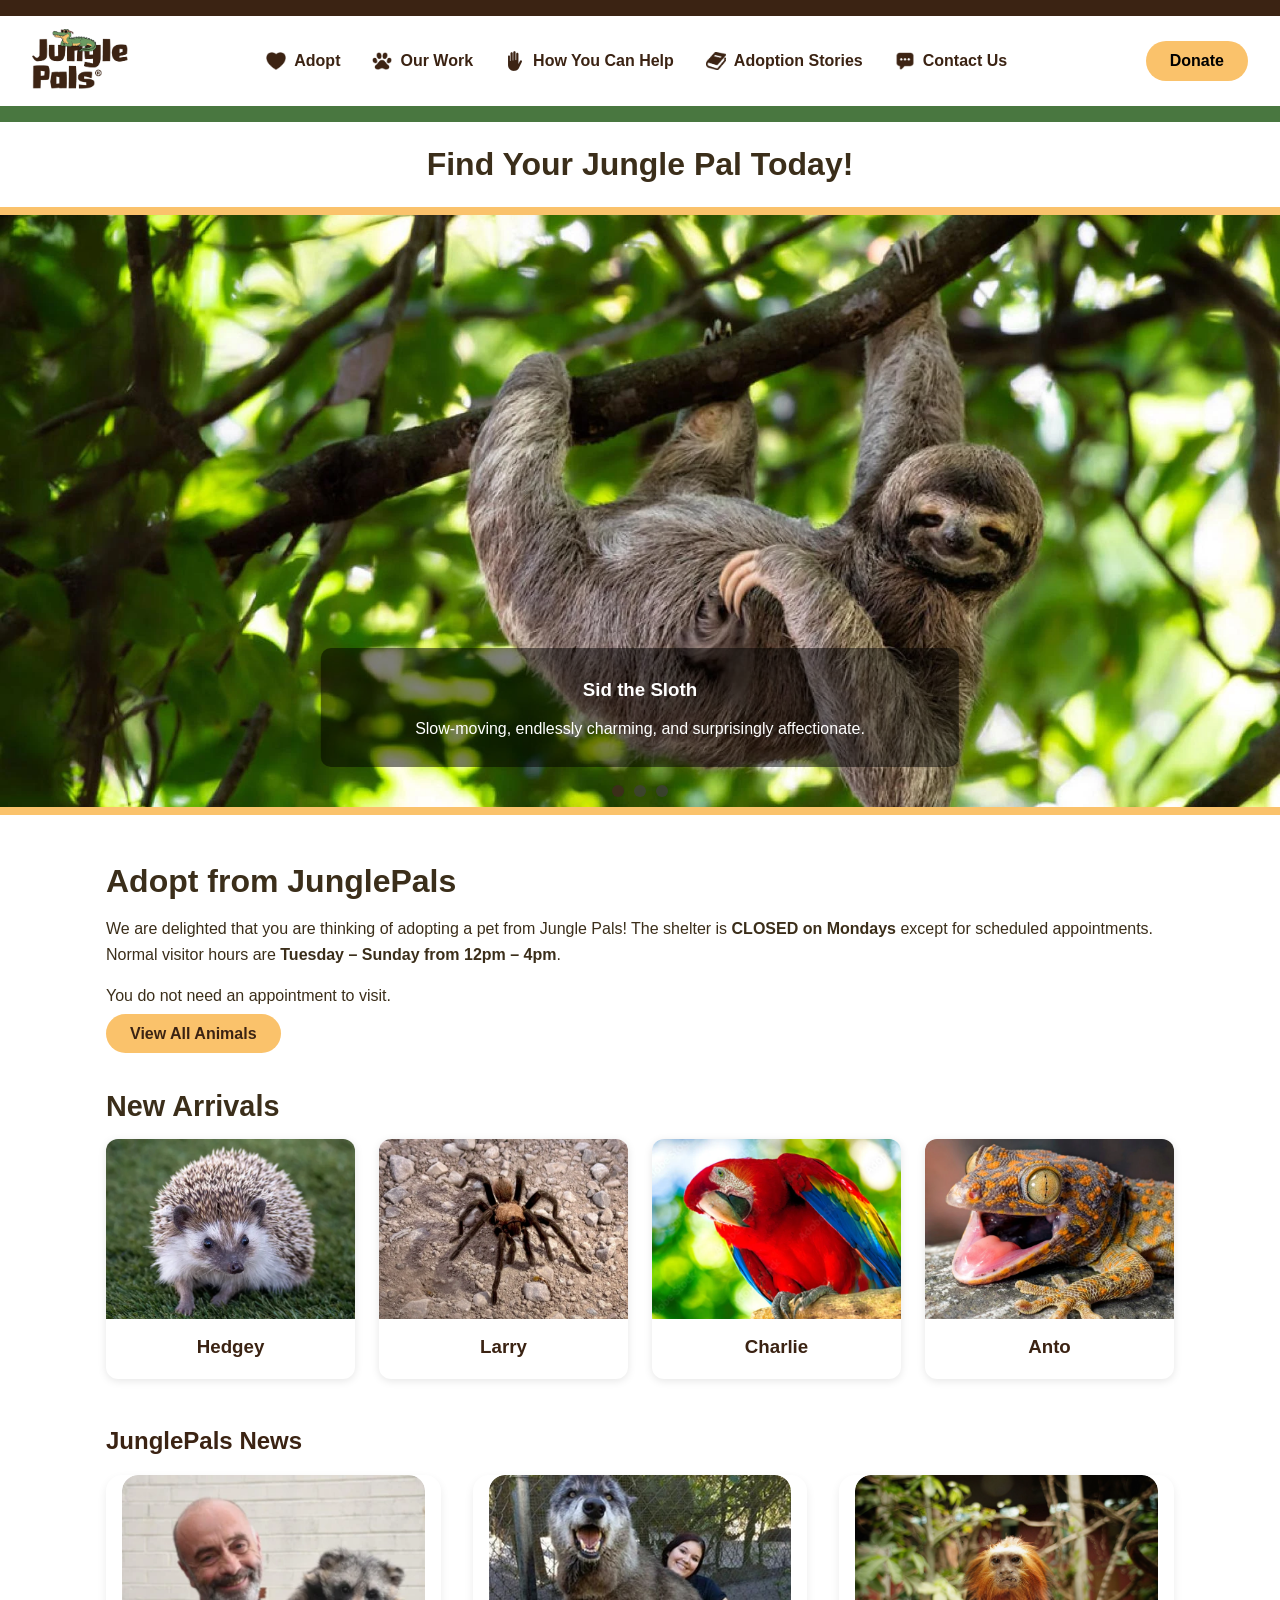
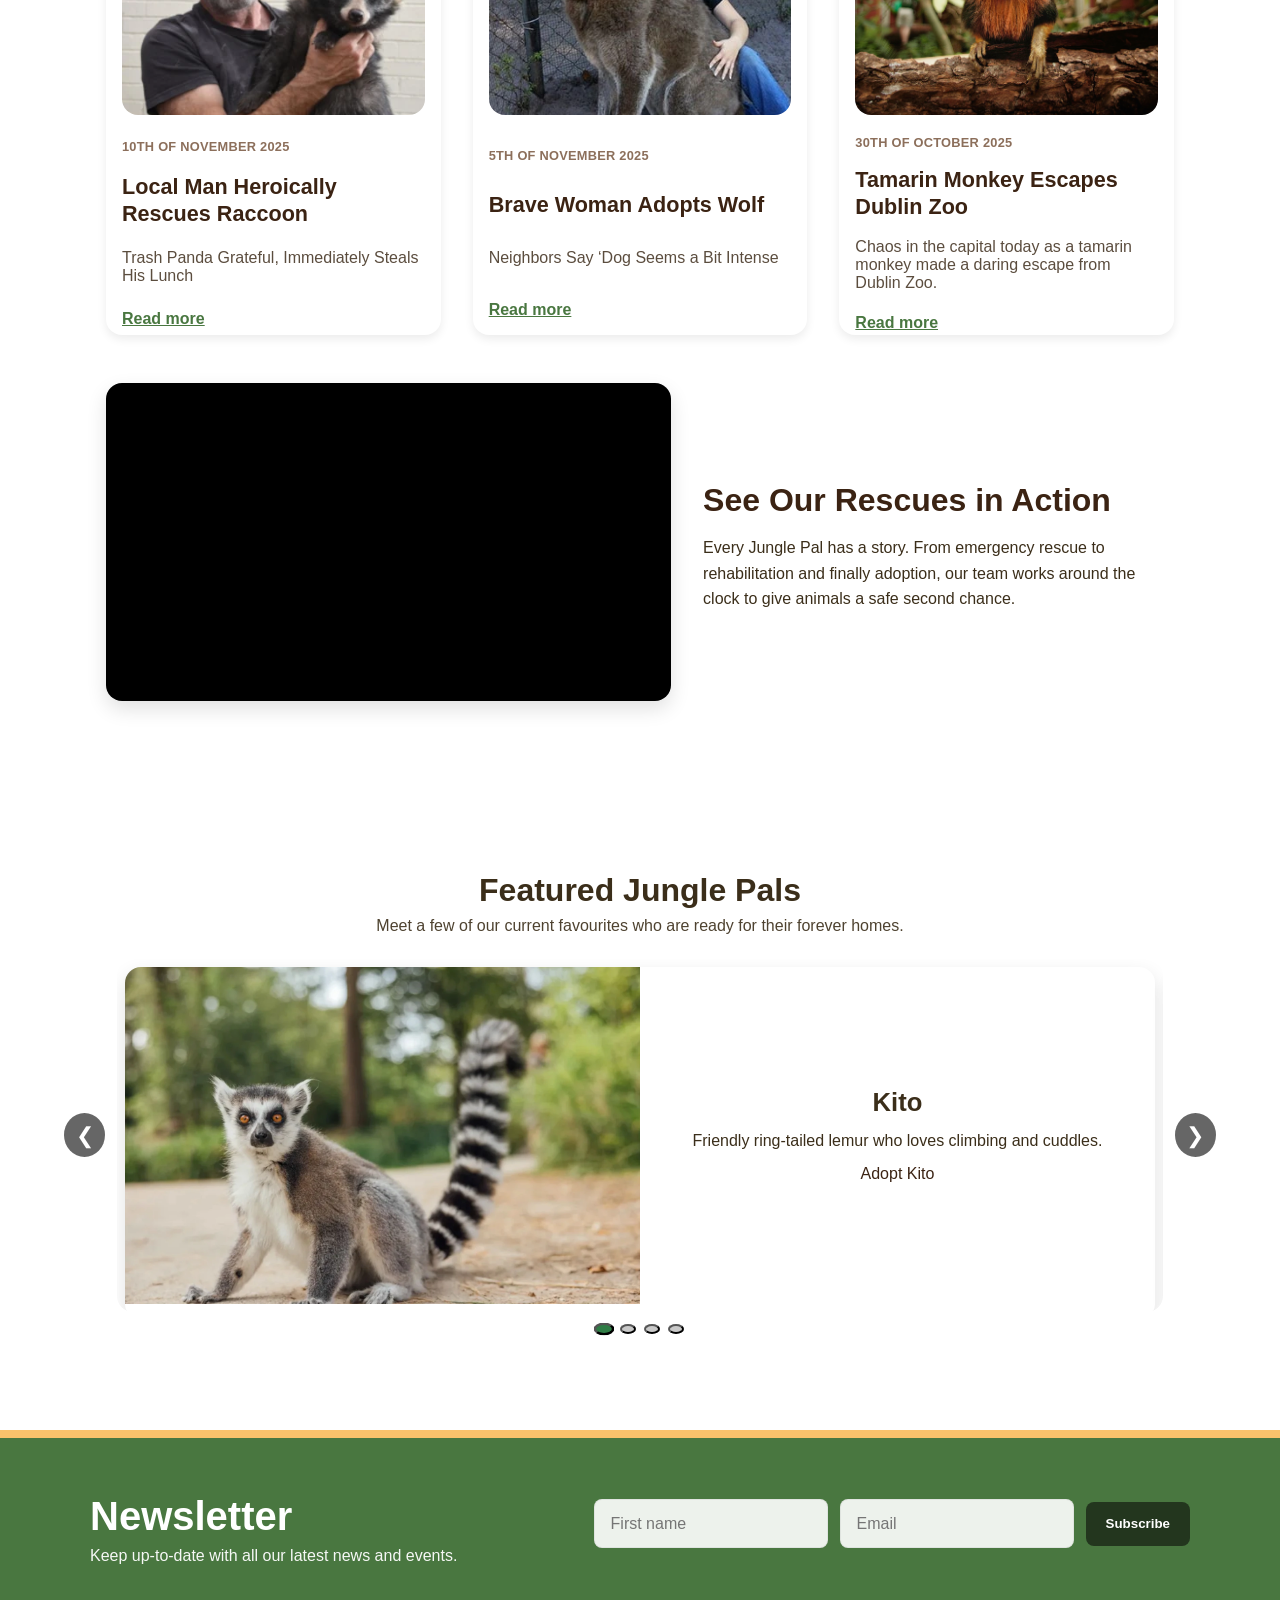
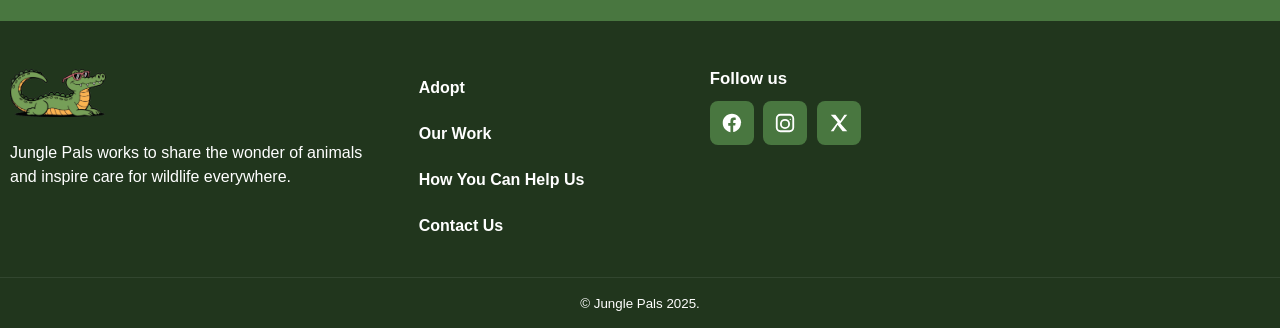
==== commit 800acda4: "Update index.html" ====
--- a/index.html
+++ b/index.html
@@ -42,21 +42,21 @@
     <h2>Find Your Jungle Pal Today!</h2>
     <div class="slides">
       <div class="slide active">
-        <img src="images/sloth.jpg" alt="Sloth">
+        <img src="images/sloth.webp" alt="Sloth">
         <div class="caption">
           <h3>Sid the Sloth</h3>
           <p>Slow-moving, endlessly charming, and surprisingly affectionate.</p>
         </div>
       </div>
       <div class="slide">
-        <img src="images/zebra.jpg" alt="Fox">
+        <img src="images/zebra.webp" alt="Zebra">
         <div class="caption">
           <h3>Ziggy The Zebra</h3>
           <p>Clever, curious, and mischievously charming.</p>
         </div>
       </div>
       <div class="slide">
-        <img src="images/tiger-banner.jpg" alt="Tiger">
+        <img src="images/tiger-banner.webp" alt="Tiger">
         <div class="caption">
           <h3>Terry the Tiger</h3>
           <p>Mighty, commanding, and surprisingly affectionate.</p>
@@ -93,25 +93,25 @@
       <div class="animal-grid">
         <a href="adopt.html" class="animal-card-link">
           <div class="animal-card">
-            <img src="images/hedgehog.jpg" alt="Hedgey">
+            <img src="images/hedgehog.webp" alt="Hedgey">
             <h3>Hedgey</h3>
           </div>
         </a>
         <a href="adopt.html" class="animal-card-link">
           <div class="animal-card">
-            <img src="images/spider.jpg" alt="Larry">
+            <img src="images/spider.webp" alt="Larry">
             <h3>Larry</h3>
           </div>
         </a>
         <a href="adopt.html" class="animal-card-link">
           <div class="animal-card">
-            <img src="images/parrot.jpg" alt="Charlie">
+            <img src="images/parrot.webp" alt="Charlie">
             <h3>Charlie</h3>
           </div>
         </a>
         <a href="adopt.html" class="animal-card-link">
           <div class="animal-card">
-            <img src="images/gecko.jpg" alt="Anto">
+            <img src="images/gecko.webp" alt="Anto">
             <h3>Anto</h3>
           </div>
         </a>
@@ -126,7 +126,7 @@
         <article class="news-card">
           <a href="stories.html" class="news-link">
             <figure class="news-media">
-              <img src="images/saved-raccoon.jpg" alt="Raccoon">
+              <img src="images/saved-raccoon.webp" alt="Raccoon">
             </figure>
             <time class="news-date" datetime="2025-11-10">10th of November 2025</time>
             <h3 class="news-title">Local Man Heroically Rescues Raccoon</h3>
@@ -137,7 +137,7 @@
         <article class="news-card">
           <a href="stories.html" class="news-link">
             <figure class="news-media">
-              <img src="images/saved-wolf.jpg" alt="Wolf">
+              <img src="images/saved-wolf.webp" alt="Wolf">
             </figure>
             <time class="news-date" datetime="2025-11-05">5th of November 2025</time>
             <h3 class="news-title">Brave Woman Adopts Wolf</h3>
@@ -148,7 +148,7 @@
         <article class="news-card">
           <a href="stories.html" class="news-link">
             <figure class="news-media">
-              <img src="images/saved-monkey.jpg" alt="Monkey">
+              <img src="images/saved-monkey.webp" alt="Monkey">
             </figure>
             <time class="news-date" datetime="2025-10-30">30th of October 2025</time>
             <h3 class="news-title">Tamarin Monkey Escapes Dublin Zoo</h3>
@@ -204,7 +204,7 @@
             <!-- Slide 1 -->
             <article class="featured-slide">
               <div class="animal-card">
-                <img src="images/lemur.jpg" alt="Rescued lemur named Kito">
+                <img src="images/lemur.webp" alt="Rescued lemur named Kito">
                 <div class="animal-info">
                   <h3>Kito</h3>
                   <p>Friendly ring-tailed lemur who loves climbing and cuddles.</p>
@@ -216,7 +216,7 @@
             <!-- Slide 2 -->
             <article class="featured-slide">
               <div class="animal-card">
-                <img src="images/parrot1.jpg" alt="Parrot named Luna">
+                <img src="images/parrot1.webp" alt="Parrot named Luna">
                 <div class="animal-info">
                   <h3>Luna</h3>
                   <p>Chatty parrot with a big personality and gentle nature.</p>
@@ -228,7 +228,7 @@
             <!-- Slide 3 -->
             <article class="featured-slide">
               <div class="animal-card">
-                <img src="images/sloth1.jpg" alt="Sloth named Momo">
+                <img src="images/sloth1.webp" alt="Sloth named Momo">
                 <div class="animal-info">
                   <h3>Momo</h3>
                   <p>Calm little sloth who enjoys slow mornings and leafy snacks.</p>
@@ -240,7 +240,7 @@
             <!-- Slide 4 -->
             <article class="featured-slide">
               <div class="animal-card">
-                <img src="images/capuchin.jpg" alt="Capuchin monkey named Zuri">
+                <img src="images/capuchin.webp" alt="Capuchin monkey named Zuri">
                 <div class="animal-info">
                   <h3>Zuri</h3>
                   <p>Playful capuchin who’s curious and great with enrichment toys.</p>
--- a/styles.css
+++ b/styles.css
@@ -252,22 +252,25 @@
     background-color: #3b2e1a;
   }
 
-@media (max-width: 768px) {
-  .slides {
-    height: 250px;   /* match the image height */
-  }
-
-  .slide img {
-    height: 250px;
-  }
-
-  .caption {
-    bottom: 12px;    /* bring caption up a bit */
-    width: 92%;      /* avoid edge clipping */
-    font-size: 0.9rem;
-    padding: 0.6rem 0.8rem;
-  }
-}
+  @media (max-width: 768px) {
+    .slides {
+      height: 250px;
+      /* match the image height */
+    }
+
+    .slide img {
+      height: 250px;
+    }
+
+    .caption {
+      bottom: 12px;
+      /* bring caption up a bit */
+      width: 92%;
+      /* avoid edge clipping */
+      font-size: 0.9rem;
+      padding: 0.6rem 0.8rem;
+    }
+  }
 
 
   /* Newsletter Styling*/
@@ -935,6 +938,91 @@
     color: white;
   }
 
+  /* ===== Rescue Video Section ===== */
+  .rescue-video {
+    max-width: 1100px;
+    margin: 3rem auto;
+    padding: 0 1rem;
+  }
+
+  .rescue-video-grid {
+    display: grid;
+    grid-template-columns: 1.2fr 1fr;
+    gap: 2rem;
+    align-items: center;
+  }
+
+  /* Responsive YouTube box */
+  .video-wrapper {
+    position: relative;
+    width: 100%;
+    aspect-ratio: 16 / 9;
+    background: #000;
+    border-radius: 16px;
+    overflow: hidden;
+    box-shadow: 0 8px 20px rgba(0, 0, 0, 0.12);
+  }
+
+  .video-wrapper iframe {
+    position: absolute;
+    inset: 0;
+    width: 100%;
+    height: 100%;
+    border: 0;
+  }
+
+  /* Text side */
+  .video-text h2 {
+    font-size: 2rem;
+    margin-bottom: 0.6rem;
+    color: #3b2313;
+  }
+
+  .video-text p {
+    line-height: 1.6;
+    margin-bottom: 1rem;
+  }
+
+  .video-list {
+    list-style: none;
+    padding: 0;
+    margin: 0 0 1.2rem 0;
+    display: grid;
+    gap: 0.4rem;
+  }
+
+  /* Mobile stacking */
+  @media (max-width: 768px) {
+    .rescue-video-grid {
+      grid-template-columns: 1fr;
+    }
+
+    .video-text h2 {
+      font-size: 1.6rem;
+    }
+  }
+
+  /* Scroll Reveal Animation */
+  .reveal {
+    opacity: 0;
+    transform: translateY(18px);
+    transition: opacity 0.6s ease, transform 0.6s ease;
+    will-change: opacity, transform;
+  }
+
+  .reveal.show {
+    opacity: 1;
+    transform: translateY(0);
+  }
+
+  /* Respect reduced motion settings */
+  @media (prefers-reduced-motion: reduce) {
+    .reveal {
+      transition: none;
+      transform: none;
+      opacity: 1;
+    }
+  }
 
   /* Liam Doherty CSS ends here*/
 
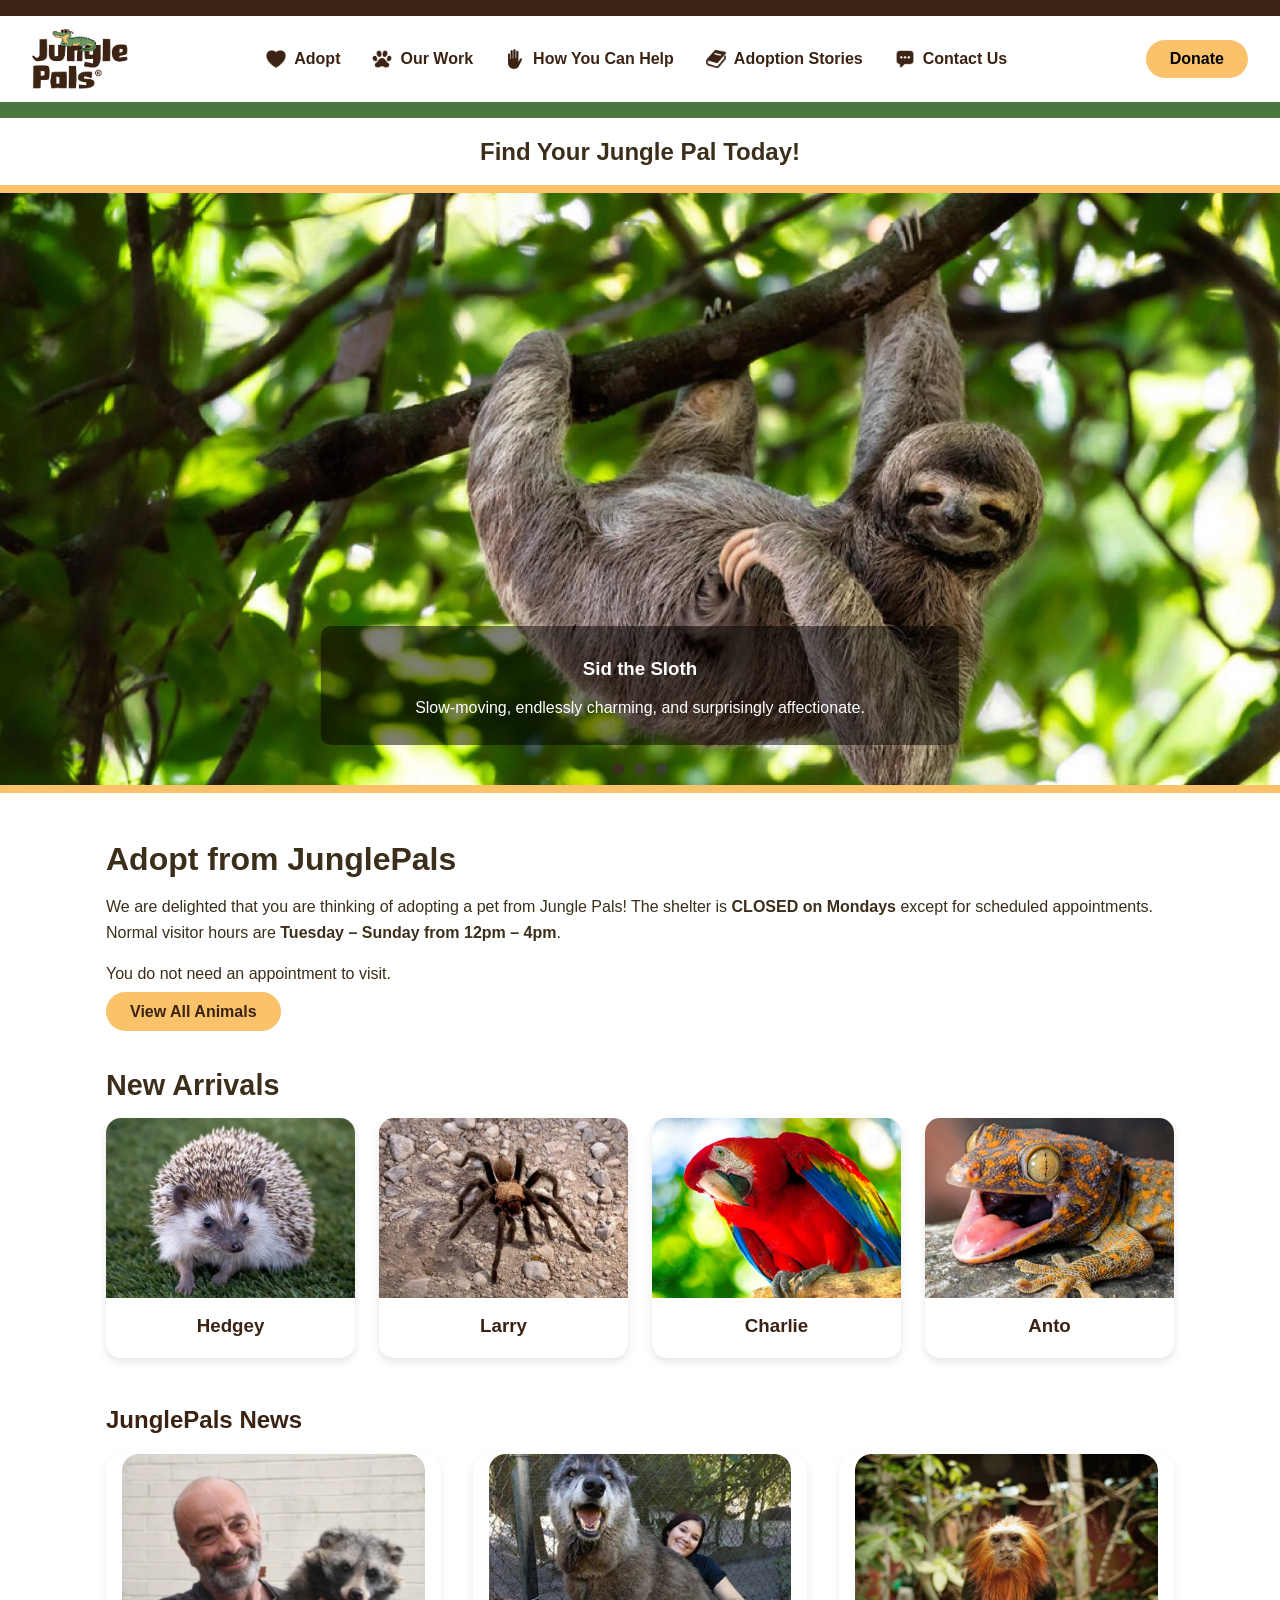
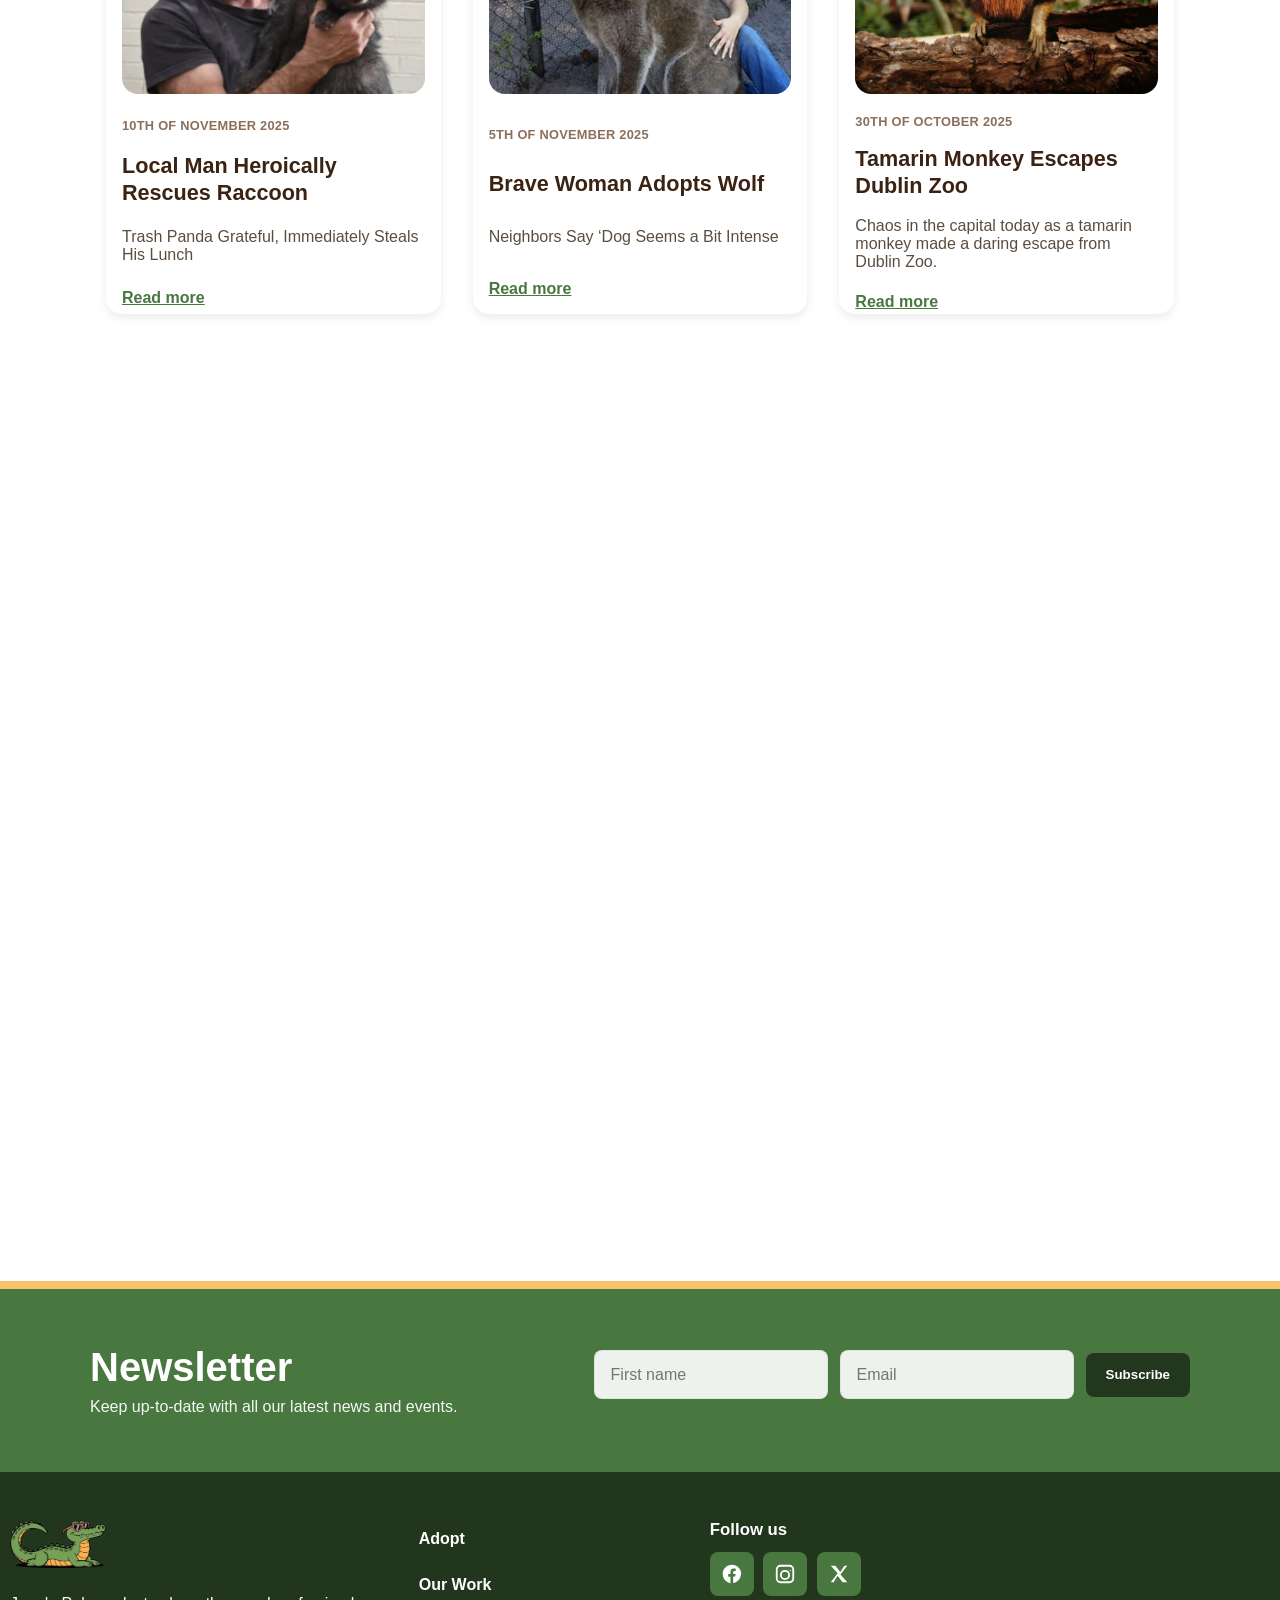
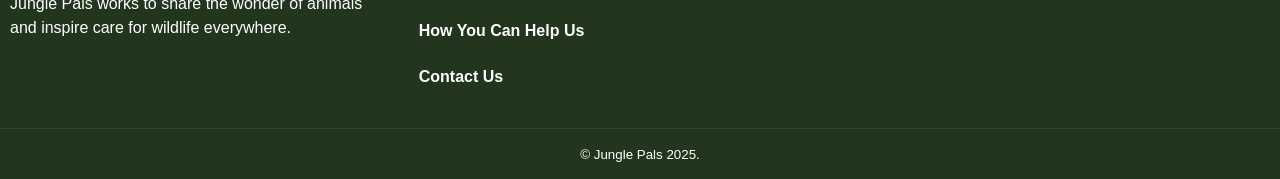
==== commit 3b72a35e: "Add files via upload" ====
--- a/index.html
+++ b/index.html
@@ -3,6 +3,8 @@
 <html lang="en">
 
 <head>
+  <meta name="description"
+    content="Jungle Pals rescues and rehomes exotic animals across Ireland. Adopt, volunteer, or donate to help wildlife find safe forever homes.">
   <meta charset="UTF-8">
   <meta name="viewport" content="width=device-width, initial-scale=1.0">
   <link rel="stylesheet" href="styles.css">
@@ -21,15 +23,15 @@
     <!--Navigation Bar-->
     <nav>
       <a href="adopt.html">
-        <img src="images/nav-heart.webp" alt="Heart" class="nav-icon"> Adopt </a>
+        <img src="images/nav-heart.webp" alt="Heart navigation icon" class="nav-icon"> Adopt </a>
       <a href="about.html">
-        <img src="images/nav-paw.webp" alt="Paw" class="nav-icon"> Our Work </a>
+        <img src="images/nav-paw.webp" alt="Paw navigation icon" class="nav-icon"> Our Work </a>
       <a href="help.html">
-        <img src="images/nav-hands.webp" alt="Hands" class="nav-icon"> How You Can Help </a>
+        <img src="images/nav-hands.webp" alt="Hands navigation icon" class="nav-icon"> How You Can Help </a>
       <a href="stories.html">
-        <img src="images/nav-book.webp" alt="Book" class="nav-icon"> Adoption Stories </a>
+        <img src="images/nav-book.webp" alt="Book navigation icon" class="nav-icon"> Adoption Stories </a>
       <a href="contact.html">
-        <img src="images/nav-chat.webp" alt="Chat" class="nav-icon"> Contact Us </a>
+        <img src="images/nav-chat.webp" alt="Chat navigation icon" class="nav-icon"> Contact Us </a>
     </nav>
     <!--Donate Button-->
     <a href="https://paypal.me/" target="_blank" rel="noopener">
@@ -39,24 +41,25 @@
 
   <!-- Featured Animals Section -->
   <section class="animal-carousel">
-    <h2>Find Your Jungle Pal Today!</h2>
+    <h1>Find Your Jungle Pal Today!</h1>
     <div class="slides">
       <div class="slide active">
-        <img src="images/sloth.webp" alt="Sloth">
+        <img src="images/sloth.webp" alt="Sid the sloth ready to be adopted" width="1600" height="900"
+          fetchpriority="high" decoding="async">
         <div class="caption">
           <h3>Sid the Sloth</h3>
           <p>Slow-moving, endlessly charming, and surprisingly affectionate.</p>
         </div>
       </div>
       <div class="slide">
-        <img src="images/zebra.webp" alt="Zebra">
+        <img src="images/zebra.webp" alt="Rescued zebra named Ziggy ready for adoption">
         <div class="caption">
           <h3>Ziggy The Zebra</h3>
           <p>Clever, curious, and mischievously charming.</p>
         </div>
       </div>
       <div class="slide">
-        <img src="images/tiger-banner.webp" alt="Tiger">
+        <img src="images/tiger-banner.webp" alt="Rescued Tiger called Terry ready for adoption">
         <div class="caption">
           <h3>Terry the Tiger</h3>
           <p>Mighty, commanding, and surprisingly affectionate.</p>
@@ -93,25 +96,25 @@
       <div class="animal-grid">
         <a href="adopt.html" class="animal-card-link">
           <div class="animal-card">
-            <img src="images/hedgehog.webp" alt="Hedgey">
+            <img src="images/hedgehog.webp" alt="Hedgey the hedgehog waiting for his forever home" loading="lazy">
             <h3>Hedgey</h3>
           </div>
         </a>
         <a href="adopt.html" class="animal-card-link">
           <div class="animal-card">
-            <img src="images/spider.webp" alt="Larry">
+            <img src="images/spider.webp" alt="Larry the spider ready to be adopted" loading="lazy">
             <h3>Larry</h3>
           </div>
         </a>
         <a href="adopt.html" class="animal-card-link">
           <div class="animal-card">
-            <img src="images/parrot.webp" alt="Charlie">
+            <img src="images/parrot.webp" alt="Charlie the parrot waiting to be fostered" loading="lazy">
             <h3>Charlie</h3>
           </div>
         </a>
         <a href="adopt.html" class="animal-card-link">
           <div class="animal-card">
-            <img src="images/gecko.webp" alt="Anto">
+            <img src="images/gecko.webp" alt="Anto the gecko ready for adoption" loading="lazy">
             <h3>Anto</h3>
           </div>
         </a>
@@ -126,7 +129,7 @@
         <article class="news-card">
           <a href="stories.html" class="news-link">
             <figure class="news-media">
-              <img src="images/saved-raccoon.webp" alt="Raccoon">
+              <img src="images/saved-raccoon.webp" alt="Local Man Heroically Rescues Raccoon" loading="lazy">
             </figure>
             <time class="news-date" datetime="2025-11-10">10th of November 2025</time>
             <h3 class="news-title">Local Man Heroically Rescues Raccoon</h3>
@@ -137,7 +140,7 @@
         <article class="news-card">
           <a href="stories.html" class="news-link">
             <figure class="news-media">
-              <img src="images/saved-wolf.webp" alt="Wolf">
+              <img src="images/saved-wolf.webp" alt="Brave Woman Adopts Wolf" loading="lazy">
             </figure>
             <time class="news-date" datetime="2025-11-05">5th of November 2025</time>
             <h3 class="news-title">Brave Woman Adopts Wolf</h3>
@@ -148,7 +151,7 @@
         <article class="news-card">
           <a href="stories.html" class="news-link">
             <figure class="news-media">
-              <img src="images/saved-monkey.webp" alt="Monkey">
+              <img src="images/saved-monkey.webp" alt="Tamarin Monkey Escapes Dublin Zoo" loading="lazy">
             </figure>
             <time class="news-date" datetime="2025-10-30">30th of October 2025</time>
             <h3 class="news-title">Tamarin Monkey Escapes Dublin Zoo</h3>
@@ -167,8 +170,9 @@
 
         <!-- YouTube Video -->
         <div class="video-wrapper">
-          <iframe width="560" height="315" src="https://www.youtube.com/embed/Zz_2HoFwlA0?si=DPzDw3vI9zod3j_M"
-            title="YouTube video player" frameborder="0" allow="accelerometer; 
+          <iframe loading="lazy" width="560" height="315"
+            src="https://www.youtube.com/embed/Zz_2HoFwlA0?si=DPzDw3vI9zod3j_M" title="YouTube video player"
+            frameborder="0" allow="accelerometer; 
       autoplay; clipboard-write; encrypted-media; gyroscope; picture-in-picture; web-share"
             referrerpolicy="strict-origin-when-cross-origin" allowfullscreen></iframe>
         </div>
@@ -204,7 +208,7 @@
             <!-- Slide 1 -->
             <article class="featured-slide">
               <div class="animal-card">
-                <img src="images/lemur.webp" alt="Rescued lemur named Kito">
+                <img src="images/lemur.webp" alt="Rescued lemur named Kito" loading="lazy">
                 <div class="animal-info">
                   <h3>Kito</h3>
                   <p>Friendly ring-tailed lemur who loves climbing and cuddles.</p>
@@ -216,7 +220,7 @@
             <!-- Slide 2 -->
             <article class="featured-slide">
               <div class="animal-card">
-                <img src="images/parrot1.webp" alt="Parrot named Luna">
+                <img src="images/parrot1.webp" alt="Parrot named Luna" loading="lazy">
                 <div class="animal-info">
                   <h3>Luna</h3>
                   <p>Chatty parrot with a big personality and gentle nature.</p>
@@ -228,7 +232,7 @@
             <!-- Slide 3 -->
             <article class="featured-slide">
               <div class="animal-card">
-                <img src="images/sloth1.webp" alt="Sloth named Momo">
+                <img src="images/sloth1.webp" alt="Sloth named Momo" loading="lazy">
                 <div class="animal-info">
                   <h3>Momo</h3>
                   <p>Calm little sloth who enjoys slow mornings and leafy snacks.</p>
@@ -240,7 +244,7 @@
             <!-- Slide 4 -->
             <article class="featured-slide">
               <div class="animal-card">
-                <img src="images/capuchin.webp" alt="Capuchin monkey named Zuri">
+                <img src="images/capuchin.webp" alt="Capuchin monkey named Zuri" loading="lazy">
                 <div class="animal-info">
                   <h3>Zuri</h3>
                   <p>Playful capuchin who’s curious and great with enrichment toys.</p>
@@ -283,7 +287,7 @@
   <footer class="site-footer">
     <div class="container footer-grid">
       <div class="footer-brand">
-        <img src="images/croc-2-clear-bg.webp" alt="Jungle Pals Croc" class="footer-logo" loading="lazy">
+        <img src="images/croc-2-clear-bg.webp" alt="Jungle Pals Crocodile" class="footer-logo" loading="lazy">
         <p class="tagline">
           Jungle Pals works to share the wonder of animals and inspire care for wildlife everywhere.
         </p>
@@ -342,4 +346,4 @@
   </button>
 </body>
 
-</html>
+</html>
--- a/styles.css
+++ b/styles.css
@@ -1,5 +1,6 @@
   /* Liam Doherty CSS begins here*/
-  body {
+  body 
+  {
     font-family: 'Arial', sans-serif;
     margin: 0;
     padding: 0;
@@ -8,15 +9,15 @@
     color: #3b2e1a;
     /*default text colour*/
   }
-
-  a {
+  a 
+  {
     text-decoration: none;
     /* remove link underlines */
     color: #3b2313;
     /* default link color */
   }
-
-  header {
+  header 
+  {
     display: flex;
     /* logo left, nav middle, button right */
     align-items: center;
@@ -27,9 +28,24 @@
     /* green bar */
     border-top: 16px solid #3b2313;
     /* brown bar */
-  }
-
-  .logo {
+    box-sizing: border-box;
+    line-height: 1;
+    font-size: 1rem;
+
+  }
+  header,
+  header * 
+  {
+    box-sizing: border-box;
+    line-height: 1;
+    font-size: 1rem;
+  }
+  header img 
+  {
+    display: block;
+  }
+  .logo 
+  {
     display: flex;
     align-items: center;
     gap: 0.5rem;
@@ -38,15 +54,15 @@
   .logo img {
     height: 60px;
   }
-
   /* Navigation bar*/
-  nav {
+  nav 
+  {
     display: flex;
     gap: 2rem;
     align-items: center;
   }
-
-  nav a {
+  nav a 
+  {
     display: inline-flex;
     align-items: center;
     gap: 0.5rem;
@@ -55,21 +71,20 @@
     color: #3b2313;
     transition: transform 0.2s ease, color 0.2s ease;
   }
-
-  nav a:hover {
+  nav a:hover
+  {
     transform: translateY(-2px);
     color: #755844;
   }
-
-  .nav-icon {
+  .nav-icon 
+  {
     width: 20px;
     height: 20px;
     object-fit: contain;
   }
-
   /* Donate Button Styling*/
-
-  .donate-btn {
+  .donate-btn 
+  {
     background-color: #fac26b;
     color: #000;
     font-weight: 700;
@@ -80,30 +95,29 @@
     font-size: 1rem;
     transition: background-color 0.3s ease;
   }
-
-  .donate-btn:hover {
+  .donate-btn:hover 
+  {
     background-color: #dfaf36;
     transform: translateY(-2px);
-
-  }
-
+  }
   /* Adopt Section*/
-  .adopt-section {
+  .adopt-section 
+  {
     max-width: 1100px;
     margin: 3rem auto;
     padding: 0 1rem;
   }
-
-  .adopt-section h2 {
+  .adopt-section h2 
+  {
     font-size: 2rem;
     margin-bottom: 0.5rem;
   }
-
-  .adopt-section p {
+  .adopt-section p 
+  {
     line-height: 1.6;
   }
-
-  .view-all-btn {
+  .view-all-btn 
+  {
     background-color: #fac26b;
     border: none;
     border-radius: 30px;
@@ -113,108 +127,96 @@
     cursor: pointer;
     transition: background-color 0.3s ease;
   }
-
-  .view-all-btn:hover {
+  .view-all-btn:hover 
+  {
     background-color: #dfaf36;
   }
-
   /* New arrivals section*/
-  .new-arrivals {
+  .new-arrivals 
+  {
     max-width: 1100px;
     margin: 3rem auto;
     padding: 0 1rem;
   }
-
-  .new-arrivals h2 {
+  .new-arrivals h2 
+  {
     font-size: 1.8rem;
     margin-bottom: 1rem;
   }
-
-  .animal-grid {
+  .animal-grid 
+  {
     display: grid;
     grid-template-columns: repeat(auto-fit, minmax(220px, 1fr));
     gap: 1.5rem;
   }
-
-  .animal-card {
-    background-color: #fff;
-    border-radius: 15px;
-    box-shadow: 0 4px 8px rgba(0, 0, 0, 0.1);
-    overflow: hidden;
-    text-align: center;
-    padding-bottom: 1rem;
-  }
-
-  .animal-card img {
+ 
+  .animal-card img 
+  {
     width: 100%;
     height: 180px;
     object-fit: cover;
   }
-
-  .animal-card h3 {
+  .animal-card h3 
+  {
     margin: 0.8rem 0 0.3rem;
   }
-
   /* Responsive image*/
-  @media (max-width: 768px) {
-    header {
+  @media (max-width: 768px) 
+  {
+    header 
+    {
       flex-direction: column;
       gap: 1rem;
     }
-
-
-    nav {
+    nav 
+    {
       flex-wrap: wrap;
       justify-content: center;
     }
   }
 
   /* Featured animal carousel*/
-
-  .animal-carousel {
+  .animal-carousel 
+  {
     position: relative;
     width: 100%;
     overflow: hidden;
     background-color: #ffffff;
     text-align: center;
     border-bottom: 8px solid #fac26b;
-
-
-  }
-
-  .animal-carousel h2 {
+  }
+  .animal-carousel h2 
+  {
     font-size: 2rem;
     margin: 1.5rem 0;
     color: #3b2e1a;
 
   }
-
   /* Slides for carousel*/
-
-  .slides {
+  .slides 
+  {
     display: flex;
     transition: transform 0.8s ease-in-out;
     width: 100%;
     height: 600px;
   }
-
-  .slide {
+  .slide 
+  {
     min-width: 100%;
     flex-shrink: 0;
     position: relative;
 
   }
-
-  .slide img {
+  .slide img 
+  {
     width: 100%;
     height: 600px;
     object-fit: cover;
     border-bottom: 8px solid #fac26b;
     border-top: 8px solid #fac26b;
-
-  }
-
-  .caption {
+  }
+  .caption 
+  {
     position: absolute;
     bottom: 40px;
     left: 50%;
@@ -226,10 +228,9 @@
     width: 80%;
     max-width: 600px;
   }
-
   /* carousel dots*/
-
-  .dots {
+  .dots 
+  {
     position: absolute;
     bottom: 10px;
     left: 50%;
@@ -237,8 +238,8 @@
     display: flex;
     gap: 10px;
   }
-
-  .dot {
+  .dot 
+  {
     height: 12px;
     width: 12px;
     background-color: rgba(66, 62, 62, 0.7);
@@ -246,46 +247,44 @@
     cursor: pointer;
     transition: background-color 0.3s ease;
   }
-
   .dot.active,
-  .dot:hover {
+  .dot:hover 
+  {
     background-color: #3b2e1a;
   }
-
-  @media (max-width: 768px) {
-    .slides {
+  @media (max-width: 768px) 
+  {
+    .slides 
+    {
       height: 250px;
       /* match the image height */
     }
 
-    .slide img {
+    .slide img 
+    {
       height: 250px;
     }
 
-    .caption {
+    .caption 
+    {
       bottom: 12px;
-      /* bring caption up a bit */
       width: 92%;
-      /* avoid edge clipping */
       font-size: 0.9rem;
       padding: 0.6rem 0.8rem;
     }
   }
-
-
   /* Newsletter Styling*/
-
-  .newsletter {
+  .newsletter 
+  {
     background: #497740;
     color: #fff;
     padding: 3.5rem 1rem;
     position: relative;
     overflow: hidden;
     border-top: 8px solid #fac26b;
-
-  }
-
-  .newsletter .container {
+  }
+  .newsletter .container 
+  {
     max-width: 1100px;
     margin: 0 auto;
     display: grid;
@@ -293,26 +292,26 @@
     align-items: center;
     gap: 2rem;
   }
-
-  .newsletter h2 {
+  .newsletter h2 
+  {
     font-size: clamp(1.75rem, 4vw, 2.5rem);
     margin: 0 0 .5rem 0;
   }
-
-  .newsletter p {
+  .newsletter p 
+  {
     opacity: 0.95;
     margin: 0;
   }
-
-  .newsletter-form {
+  .newsletter-form 
+  {
     display: grid;
     grid-template-columns: 1fr 1fr auto;
     gap: .75rem;
     align-items: center;
   }
-
   .newsletter-form input[type="text"],
-  .newsletter-form input[type="email"] {
+  .newsletter-form input[type="email"] 
+  {
     padding: .9rem 1rem;
     background: rgba(255, 255, 255, .9);
     border: 1px solid rgba(0, 0, 0, .06);
@@ -320,8 +319,8 @@
     font-size: 1rem;
     outline: none;
   }
-
-  .newsletter-form button {
+  .newsletter-form button 
+  {
     padding: .9rem 1.25rem;
     border: none;
     border-radius: .5rem;
@@ -330,90 +329,91 @@
     font-weight: 600;
     cursor: pointer;
   }
-
-  .newsletter-form .consent {
+  .newsletter-form .consent 
+  {
     grid-column: 1 / -1;
     margin-top: .25rem;
     color: rgba(255, 255, 255, .9);
   }
-
-  .newsletter-form .consent a {
+  .newsletter-form .consent a 
+  {
     color: #fff;
     text-decoration: underline;
   }
-
-  @media (max-width: 900px) {
-    .newsletter .container {
+  @media (max-width: 900px) 
+  {
+    .newsletter .container 
+    {
       grid-template-columns: 1fr;
     }
 
-    .newsletter-form {
+    .newsletter-form 
+    {
       grid-template-columns: 1fr;
     }
   }
-
   /* Footer Styling*/
-
-  .site-footer {
+  .site-footer 
+  {
     background: #21361d;
     color: #cfd8e3;
     padding-top: 3rem;
   }
-
-  .footer-grid {
+  .footer-grid 
+  {
     display: grid;
     grid-template-columns: 1.4fr 1fr 1fr 1fr;
     gap: 2rem;
     align-items: start;
   }
-
-  .footer-logo {
+  .footer-logo 
+  {
     height: 48px;
     width: auto;
     margin-bottom: 1rem;
     padding-left: 10px;
   }
-
-  .tagline {
+  .tagline 
+  {
     margin-top: .25rem;
     color: #ffffff;
     line-height: 1.5;
     padding-left: 10px;
   }
-
   .footer-links h3,
-  .footer-social h3 {
+  .footer-social h3 
+  {
     color: #ffffff;
     font-size: 1.05rem;
     margin: 0 0 .75rem 0;
   }
-
-  .footer-links ul {
+  .footer-links ul 
+  {
     list-style: none;
     margin: 0;
     padding: 0;
     display: grid;
     gap: .5rem;
   }
-
-  .footer-links a {
+  .footer-links a 
+  {
     color: #ffffff;
     text-decoration: none;
   }
-
-  .footer-links a:hover {
+  .footer-links a:hover 
+  {
     transform: translateY(-2px);
     color: #dfaf36;
   }
-
   /* Social Media Icons*/
-  .social-row {
+  .social-row 
+  {
     display: flex;
     gap: .6rem;
     flex-wrap: wrap;
   }
-
-  .social-btn {
+  .social-btn 
+  {
     display: inline-grid;
     place-items: center;
     width: 44px;
@@ -421,64 +421,72 @@
     background: #497740;
     border-radius: .5rem;
   }
-
-  .social-btn svg {
+  .social-btn svg 
+  {
     fill: #ffffff;
   }
-
-  .footer-bottom {
+  .footer-bottom 
+  {
     margin-top: 2rem;
     border-top: 1px solid rgba(255, 255, 255, .08);
     padding: 1rem 0;
     color: #ffffff;
     text-align: center;
   }
-
   /* Responsive*/
-  @media (max-width: 1000px) {
-    .footer-grid {
+  @media (max-width: 1000px) 
+  {
+    .footer-grid 
+    {
       grid-template-columns: 1fr 1fr;
     }
   }
-
-  @media (max-width: 600px) {
-    .footer-grid {
+  @media (max-width: 600px) 
+  {
+    .footer-grid 
+    {
       grid-template-columns: 1fr;
     }
 
-    .social-row {
+    .social-row 
+    {
       gap: .5rem;
     }
   }
-
-  .social-row a:hover {
+  .social-row a:hover 
+  {
     transform: translateY(-2px);
   }
-
   /* New Arrivals Section*/
-  .animal-card {
+  .animal-card 
+  {
     transition: transform 0.4s ease, box-shadow 0.4s ease;
     background: #fff;
     border-radius: 12px;
     overflow: hidden;
     box-shadow: 0 2px 8px rgba(0, 0, 0, 0.1);
-  }
-
-  .animal-card:hover {
+    background-color: #fff;
+    border-radius: 15px;
+    box-shadow: 0 4px 8px rgba(0, 0, 0, 0.1);
+    overflow: hidden;
+    text-align: center;
+    padding-bottom: 1rem;
+  }
+  
+  .animal-card:hover 
+  {
     transform: translateY(-10px);
     box-shadow: 0 8px 20px rgba(0, 0, 0, 0.25);
   }
-
   /* Our Work Page Banner*/
-
-  .our-work-banner {
-    text-align: center;
+  .our-work-banner 
+  {
+    text-align: center;
+    margin: 0;
     padding: 1rem 1rem 0;
-    margin: 0;
-
-  }
-
-  .our-work-banner img {
+  }
+  .our-work-banner img 
+  {
     width: 100%;
     height: 450px;
     object-fit: cover;
@@ -486,26 +494,23 @@
     border-bottom: 8px solid #fac26b;
     border-top: 8px solid #fac26b;
   }
-
-  .our-work-banner h2 {
-    margin: 0 0 0.75rem 0;
-    /* tighten space under title */
+  .our-work-banner h1 
+  {
+    margin: 0 0 1rem;
     line-height: 1.2;
     font-size: 2.2rem;
-    /* optional: slightly bolder */
-  }
-
-
-  .our-work {
+  }
+  .our-work 
+  {
     max-width: 1000px;
     margin: 4rem auto;
     padding: 0 1rem;
     text-align: left;
     color: #3b2e1a;
-
-  }
-
-  .our-work h2 {
+    line-height: 1.7;
+  }
+  .our-work h2 
+  {
     text-align: left;
     font-size: 2.2rem;
     color: #497740;
@@ -513,31 +518,30 @@
     border-left: 6px solid #fac26b;
     padding-left: 0.5rem;
   }
-
-  .our-work p {
+  .our-work p 
+  {
     font-size: 1.05rem;
     margin-bottom: 1rem;
   }
-
-  .work-list {
+  .work-list 
+  {
     list-style: disc inside;
     margin: 1rem 0 2rem 1rem;
     padding-left: 1rem;
   }
-
-  .work-list li {
+  .work-list li 
+  {
     margin-bottom: 0.6rem;
-  }
-
+    padding: 0;           
+  }
   .nl-msg {
     margin-top: 0.5rem;
     font-weight: 500;
     color: #fff;
   }
-
   /* Interactive back to top button*/
-
-  #backTop {
+  #backTop 
+  {
     background-color: #fac26b;
     border: none;
     font-size: 1.4rem;
@@ -548,71 +552,70 @@
     box-shadow: 0 3px 6px rgba(0, 0, 0, .25);
     cursor: pointer;
   }
-
-  #backTop:hover {
+  #backTop:hover 
+  {
     transform: translateY(-3px);
   }
-
   /* Adoption FAQ's accordion*/
-  .accordion-button {
+  .accordion-button 
+  {
     background-color: #f8f9fa;
     color: #3b2313;
     box-shadow: none;
   }
-
-  .accordion-button:not(.collapsed) {
+  .accordion-button:not(.collapsed) 
+  {
     color: #fff;
     background-color: #497740;
     box-shadow: none;
   }
-
-  .accordion-item {
+  .accordion-item 
+  {
     border: 1px solid #497740;
   }
-
-  .accordion-body {
+  .accordion-body 
+  {
     background-color: #ffffff;
     color: #3b2313;
   }
-
-  html {
+  html 
+  {
     scroll-behavior: smooth;
   }
-
-  /* Jungle Pals News Section*/
-
-  .latest-news {
+  /* News Section*/
+  .latest-news 
+  {
     max-width: 1100px;
     margin: 3rem auto;
     padding: 0 1rem;
   }
-
-  .latest-news h2 {
+  .latest-news h2 
+  {
     margin-bottom: 1.25rem;
     color: #3b2313;
     text-align: left;
   }
-
-  .news-grid {
+  .news-grid 
+  {
     display: grid;
     grid-template-columns: repeat(3, 1fr);
     gap: 2rem;
   }
-
-  .news-card {
+  .news-card 
+  {
     background: #fff;
     border-radius: 16px;
     box-shadow: 0 4px 10px rgba(0, 0, 0, .08);
     overflow: hidden;
     transition: transform .3s ease, box-shadow .3s ease;
   }
-
-  .news-card:hover {
+  .news-card:hover 
+  {
     transform: translateY(-8px);
     box-shadow: 0 12px 24px rgba(0, 0, 0, .18);
   }
-
-  .news-link {
+  .news-link 
+  {
     display: grid;
     gap: .65rem;
     text-decoration: none;
@@ -620,23 +623,23 @@
     height: 100%;
     padding: 0 1rem 1rem 1rem;
   }
-
-  .news-media {
+  .news-media 
+  {
     margin: 0;
     padding: 0;
     border-radius: 16px;
     overflow: hidden;
   }
-
-  .news-media img {
+  .news-media img 
+  {
     display: block;
     width: 100%;
     height: 240px;
     object-fit: cover;
     border-radius: 16px;
   }
-
-  .news-date {
+  .news-date 
+  {
     display: inline-block;
     margin-top: .4rem;
     font-size: .8rem;
@@ -645,96 +648,100 @@
     text-transform: uppercase;
     font-weight: 700;
   }
-
-  .news-title {
+  .news-title 
+  {
     margin: .2rem 0 0;
     font-size: clamp(1.1rem, 2.2vw, 1.35rem);
     line-height: 1.25;
     color: #3b2313;
   }
-
-  .news-excerpt {
+  .news-excerpt 
+  {
     margin: .25rem 0 .25rem;
     color: #4a3a2a;
     opacity: .9;
   }
-
-  .news-more {
+  .news-more 
+  {
     margin-top: .25rem;
     color: #497740;
     font-weight: 700;
     text-decoration: underline;
   }
-
   /* Responsive */
-  @media (max-width: 900px) {
-    .news-grid {
+  @media (max-width: 900px)
+  {
+    .news-grid 
+    {
       grid-template-columns: 1fr 1fr;
     }
 
-    .news-media img {
+    .news-media img 
+    {
       height: 200px;
     }
   }
-
-  @media (max-width: 580px) {
-    .news-grid {
+  @media (max-width: 580px) 
+  {
+    .news-grid 
+    {
       grid-template-columns: 1fr;
     }
 
-    .news-media img {
+    .news-media img 
+    {
       height: 220px;
     }
   }
-
   /* Featured Jungle Pals Section*/
-  .featured-section {
-    padding: 3rem 1.5rem;
+  .featured-section 
+  {
+    padding: 1rem 1.5rem;
     max-width: 1200px;
     margin: 0 auto;
   }
-
-  .featured-header {
+  .featured-header 
+  {
     text-align: center;
     margin-bottom: 1.5rem;
   }
-
-  .featured-header h2 {
+  .featured-header h2 
+  {
     font-size: 2rem;
     margin-bottom: 0.5rem;
   }
-
-  .featured-header p {
+  .featured-header p 
+  {
     max-width: 700px;
     margin: 0 auto;
     opacity: 0.9;
   }
-
-  .featured-carousel {
+  .featured-carousel 
+  {
     position: relative;
     display: flex;
     align-items: center;
     gap: 0.75rem;
   }
-
-  .featured-track-wrapper {
+  .featured-track-wrapper 
+  {
     overflow: hidden;
     width: 100%;
     border-radius: 16px;
   }
-
-  .featured-track {
+  .featured-track 
+  {
     display: flex;
     transition: transform 0.5s ease-in-out;
   }
-
-  .featured-slide {
+  .featured-slide 
+  {
     min-width: 100%;
     padding: 0.5rem;
     box-sizing: border-box;
   }
-
-  .featured-slide .animal-card {
+  .featured-slide .animal-card 
+  {
     height: 100%;
     border-radius: 16px;
     overflow: hidden;
@@ -744,34 +751,34 @@
     grid-template-columns: 1fr 1fr;
     gap: 0;
   }
-
-  .featured-slide img {
+  .featured-slide img 
+  {
     width: 100%;
     height: 100%;
     object-fit: cover;
     display: block;
   }
-
-  .featured-slide .animal-info {
+  .featured-slide .animal-info 
+  {
     padding: 1.5rem;
     display: flex;
     flex-direction: column;
     justify-content: center;
     gap: 0.75rem;
   }
-
-  .featured-slide .animal-info h3 {
+  .featured-slide .animal-info h3 
+  {
     font-size: 1.6rem;
     margin: 0;
   }
-
-  .featured-slide .animal-info p {
+  .featured-slide .animal-info p
+   {
     margin: 0;
     line-height: 1.5;
   }
-
   /* Nav buttons for featured carousel */
-  .featured-nav {
+  .featured-nav 
+  {
     background: rgba(0, 0, 0, 0.6);
     color: #fff;
     border: none;
@@ -785,78 +792,79 @@
     transition: transform 0.2s ease, opacity 0.2s ease;
   }
 
-  .featured-nav:hover {
+  .featured-nav:hover 
+  {
     transform: scale(1.06);
     opacity: 0.9;
   }
-
   /* Dots for featured animals carousel */
-  .featured-dots {
+  .featured-dots 
+  {
     margin-top: 0.75rem;
     display: flex;
     justify-content: center;
     gap: 0.5rem;
   }
-
-  .featured-dot {
+  .featured-dot 
+  {
     width: 10px;
     height: 10px;
-    border-radius: 50%;
+    border-radius: 10%;
     background: #c9c9c9;
     cursor: pointer;
     transition: transform 0.2s ease, background 0.2s ease;
   }
-
-  .featured-dot.active {
+  .featured-dot.active 
+  {
     background: #2f7d46;
-    /* matches your green theme */
     transform: scale(1.3);
   }
-
   /* Responsive*/
-  @media (max-width: 768px) {
-    .featured-slide .animal-card {
+  @media (max-width: 768px) 
+  {
+    .featured-slide .animal-card 
+    {
       grid-template-columns: 1fr;
     }
 
-    .featured-nav {
+    .featured-nav 
+    {
       width: 38px;
       height: 38px;
     }
   }
-
   /* Meet the team section*/
-  .team-section {
-    padding: 3rem 1.5rem;
+  .team-section 
+  {
+    padding: 1rem 1.5rem;
     max-width: 1200px;
     margin: 0 auto;
   }
-
-  .team-header {
+  .team-header 
+  {
     text-align: center;
     margin-bottom: 2rem;
   }
-
-  .team-header h2 {
+  .team-header h2 
+  {
     font-size: 2rem;
     margin-bottom: 0.5rem;
     color: #2f7d46;
-    /* your green vibe */
-  }
-
-  .team-header p {
+  }
+  .team-header p 
+  {
     max-width: 720px;
     margin: 0 auto;
     line-height: 1.6;
   }
-
-  .team-grid {
+  .team-grid 
+  {
     display: grid;
     grid-template-columns: repeat(auto-fit, minmax(240px, 1fr));
     gap: 1.5rem;
   }
-
-  .team-card {
+  .team-card 
+  {
     background: #fff;
     border-radius: 16px;
     overflow: hidden;
@@ -865,29 +873,29 @@
     display: flex;
     flex-direction: column;
   }
-
-  .team-card:hover {
+  .team-card:hover 
+  {
     transform: translateY(-4px);
     box-shadow: 0 12px 28px rgba(0, 0, 0, 0.16);
   }
-
-  .team-card img {
+  .team-card img 
+  {
     width: 100%;
     height: 220px;
     object-fit: cover;
     display: block;
   }
-
-  .team-info {
+  .team-info 
+  {
     padding: 1.2rem 1.2rem 1.4rem;
     display: flex;
     flex-direction: column;
     gap: 0.5rem;
   }
-
   /* team photos */
   .team-photo,
-  .team-card img {
+  .team-card img 
+  {
     width: 100%;
     aspect-ratio: 1 / 1;
     height: auto;
@@ -895,33 +903,32 @@
     object-fit: cover;
     display: block;
   }
-
-  .team-info h3 {
+  .team-info h3 
+  {
     margin: 0;
     font-size: 1.4rem;
   }
-
-  .team-role {
+  .team-role 
+  {
     font-weight: 600;
     color: #497740;
-    /* your orange accent */
     margin: 0;
   }
-
-  .team-info p {
+  .team-info p 
+  {
     margin: 0;
     line-height: 1.5;
   }
-
-  .team-cta {
+  .team-cta 
+  {
     margin-top: 2rem;
     text-align: center;
     display: grid;
     gap: 0.75rem;
   }
-
   /* Become a volunteer button*/
-  .volunteer-btn {
+  .volunteer-btn 
+  {
     display: inline-block;
     padding: 0.75rem 1.4rem;
     border-radius: 10px;
@@ -931,29 +938,29 @@
     font-weight: 600;
     transition: opacity 0.2s ease;
   }
-
-  .volunteer-btn:hover {
+  .volunteer-btn:hover 
+  {
     opacity: 0.9;
     background-color: #21361d;
     color: white;
   }
-
-  /* ===== Rescue Video Section ===== */
-  .rescue-video {
+  /* Rescue Video Section */
+  .rescue-video 
+  {
     max-width: 1100px;
     margin: 3rem auto;
     padding: 0 1rem;
   }
-
-  .rescue-video-grid {
+  .rescue-video-grid 
+  {
     display: grid;
     grid-template-columns: 1.2fr 1fr;
     gap: 2rem;
     align-items: center;
   }
-
   /* Responsive YouTube box */
-  .video-wrapper {
+  .video-wrapper 
+  {
     position: relative;
     width: 100%;
     aspect-ratio: 16 / 9;
@@ -962,68 +969,69 @@
     overflow: hidden;
     box-shadow: 0 8px 20px rgba(0, 0, 0, 0.12);
   }
-
-  .video-wrapper iframe {
+  .video-wrapper iframe 
+  {
     position: absolute;
     inset: 0;
     width: 100%;
     height: 100%;
     border: 0;
   }
-
-  /* Text side */
-  .video-text h2 {
+  /* Text beside video */
+  .video-text h2 
+  {
     font-size: 2rem;
     margin-bottom: 0.6rem;
     color: #3b2313;
   }
-
-  .video-text p {
+  .video-text p 
+  {
     line-height: 1.6;
     margin-bottom: 1rem;
   }
-
-  .video-list {
+  .video-list 
+  {
     list-style: none;
     padding: 0;
     margin: 0 0 1.2rem 0;
     display: grid;
     gap: 0.4rem;
   }
-
   /* Mobile stacking */
-  @media (max-width: 768px) {
-    .rescue-video-grid {
+  @media (max-width: 768px) 
+  {
+    .rescue-video-grid 
+    {
       grid-template-columns: 1fr;
     }
 
-    .video-text h2 {
+    .video-text h2 
+    {
       font-size: 1.6rem;
     }
   }
-
   /* Scroll Reveal Animation */
-  .reveal {
+  .reveal 
+  {
     opacity: 0;
     transform: translateY(18px);
     transition: opacity 0.6s ease, transform 0.6s ease;
     will-change: opacity, transform;
   }
-
-  .reveal.show {
+  .reveal.show 
+  {
     opacity: 1;
     transform: translateY(0);
   }
-
-  /* Respect reduced motion settings */
-  @media (prefers-reduced-motion: reduce) {
-    .reveal {
+  @media (prefers-reduced-motion: reduce) 
+  {
+    .reveal 
+    {
       transition: none;
       transform: none;
       opacity: 1;
     }
   }
-
   /* Liam Doherty CSS ends here*/
 
   .adoption {
@@ -1043,18 +1051,16 @@
   #Monkey {
     object-fit: contain;
     padding: 10px;
-    border-top: solid #dfaf36 8px;
-    border-bottom: solid #dfaf36 8px;
+    border-top: solid #fac26b 8px;
+    border-bottom: solid #fac26b 8px;
   }
 
   #Monkey-Hug {
     width: 100%;
     height: auto;
-    /* keeps aspect ratio */
     max-width: 95%;
     max-height: 500px;
     object-fit: contain;
-    /* optional, prevents distortion if height cap hits */
     display: block;
   }
 
@@ -1209,7 +1215,6 @@
     border-color: #fac26b;
   }
 
-  /* Add some space between the select dropdown and labels if needed */
   #species-location-selector select+label {
     margin-top: 10px;
   }
@@ -1238,7 +1243,6 @@
     box-shadow: 0 2px 5px rgba(0, 0, 0, 0.2);
   }
 
-  /* Optional: make dropdowns and button full width */
   #species-location-selector select,
   #search-adopt {
     width: 100%;
@@ -1380,9 +1384,133 @@
 
   .stories-hero {
     background-image: url("images/adopted-gecko.jpg");
-    /*placeholder image*/
     background-size: cover;
     background-position: center;
+  }
+
+  .stories-hero {
+    background-size: cover;
+    background-position: center;
+    color: #fff;
+    position: relative;
+    padding: 4rem 2rem;
+    text-align: center;
+    border-top: 8px solid #fac26b;
+    border-bottom: 8px solid #fac26b;
+  }
+
+  .stories-hero::before {
+    content: "";
+    position: absolute;
+    top: 0;
+    left: 0;
+    width: 100%;
+    height: 100%;
+    background: rgba(0, 0, 0, 0.45);
+    z-index: 0;
+  }
+
+  .stories-hero * {
+    position: relative;
+    z-index: 2;
+  }
+
+  .stories-hero h1 {
+    font-size: clamp(2.2rem, 3.6vw, 2.9rem);
+    letter-spacing: 0.06rem;
+    text-transform: uppercase;
+    margin-bottom: 0.75rem;
+
+    color: #6fa55a;
+
+    text-shadow:
+      -2px -2px 0 #ffffff,
+      2px -2px 0 #ffffff,
+      -2px 2px 0 #ffffff,
+      2px 2px 0 #ffffff,
+      -2px 0 0 #ffffff,
+      2px 0 0 #ffffff,
+      0 -2px 0 #ffffff,
+      0 2px 0 #ffffff;
+  }
+
+  .stories-hero h1::after {
+    content: "";
+    display: block;
+    width: 110px;
+    height: 4px;
+    margin: 0.75rem auto 0;
+    border-radius: 999px;
+    background: linear-gradient(90deg, #497740, #fac26b);
+  }
+
+  .stories-hero p {
+    display: inline-block;
+    margin-top: 1.2rem;
+    max-width: 700px;
+    font-size: 1.05rem;
+    font-weight: 400;
+    line-height: 1.6;
+    color: #ffffff;
+    text-shadow: 0 2px 6px rgba(0, 0, 0, 0.45);
+
+    background: rgba(0, 0, 0, 0.55);
+    padding: 0.8rem 1.7rem;
+    border-radius: 14px;
+    backdrop-filter: blur(3px);
+  }
+
+
+  /* --- Story Modal (add-to-stories feature) --- */
+  #storyModal {
+    position: fixed;
+    inset: 0;
+    display: none;
+    align-items: center;
+    justify-content: center;
+    background: rgba(0, 0, 0, 0.6);
+    z-index: 10000;
+  }
+
+  .story-modal-content {
+    background: #fff;
+    max-width: 600px;
+    width: 90%;
+    border-radius: 12px;
+    padding: 1.5rem 2rem;
+    box-shadow: 0 10px 25px rgba(0, 0, 0, 0.3);
+    max-height: 80vh;
+    overflow-y: auto;
+  }
+
+  .story-modal-content h2 {
+    margin-top: 0;
+    margin-bottom: 0.75rem;
+    color: #3b2313;
+  }
+
+  .story-modal-content p {
+    line-height: 1.6;
+  }
+
+  .story-modal-close {
+    display: inline-block;
+    margin-top: 1rem;
+    background: #fac26b;
+    border-radius: 8px;
+    padding: 0.5rem 1rem;
+    font-weight: 600;
+    cursor: pointer;
+    border: none;
+  }
+
+  .story-modal-close:hover {
+    background: #dfaf36;
+  }
+
+  html,
+  body {
+    overflow-x: hidden;
   }
 
   .hero-banner::before {
@@ -1423,7 +1551,10 @@
     box-shadow: 0 4px 12px rgba(0, 0, 0, 0.12);
     padding-bottom: 1rem;
     text-align: center;
-    transition: transform. 3s, box shadow .3s;
+    transition: transform 0.3s ease, box-shadow 0.3s ease;
+    padding: 1.2rem 1.5rem 1.5rem;
+    overflow: hidden;
+
   }
 
   .story-card img {
@@ -1454,11 +1585,11 @@
 
   /* Contact us page styles */
   .col-12.text-center {
-    border-bottom: solid #dfaf36 8px;
+    border-bottom: solid #fac26b 8px;
   }
 
   #contactinfomiddle {
-    border-bottom: solid #dfaf36 8px;
+    border-bottom: solid #fac26b 8px;
     text-align: left;
     font-size: larger;
   }
@@ -1538,6 +1669,113 @@
   }
 
   #contactsection {
-    border-bottom: solid #dfaf36 8px;
+    border-bottom: solid #fac26b 8px;
     padding-bottom: 10px;
   }
+
+  .help-hero h1 {
+    font-size: clamp(2.2rem, 3.6vw, 2.9rem);
+    letter-spacing: 0.06rem;
+    text-transform: uppercase;
+    margin-bottom: 0.75rem;
+    color: #6fa55a;
+    text-shadow:
+      -2px -2px 0 #ffffff,
+      2px -2px 0 #ffffff,
+      -2px 2px 0 #ffffff,
+      2px 2px 0 #ffffff,
+      -2px 0 0 #ffffff,
+      2px 0 0 #ffffff,
+      0 -2px 0 #ffffff,
+      0 2px 0 #ffffff;
+
+
+  }
+
+  .help-hero h1::after {
+    content: "";
+    display: block;
+    width: 110px;
+    height: 4px;
+    margin: 0.75rem auto 0;
+    border-radius: 999px;
+    background: linear-gradient(90deg, #497740, #fac26b);
+  }
+
+  .help-hero p {
+    display: inline-block;
+    margin-top: 1.2rem;
+    max-width: 640px;
+    font-size: 1.05rem;
+    line-height: 1.6;
+    background: rgba(0, 0, 0, 0.55);
+    padding: 0.8rem 1.7rem;
+    border-radius: 14px;
+    backdrop-filter: blur(3px);
+  }
+
+  /* Help cards */
+  .help-options-section {
+    text-align: center;
+  }
+
+  .help-options-section h2 {
+    text-align: center;
+  }
+
+  .help-card {
+    padding: 1.2rem 1.5rem 1.5rem;
+    overflow: hidden;
+  }
+
+  .help-card img {
+    margin-bottom: 1rem;
+  }
+
+  .help-card h2,
+  .help-card h3 {
+    margin: 0 0 0.6rem 0;
+  }
+
+  .help-card p {
+    margin: 0 0 1rem 0;
+    line-height: 1.55;
+  }
+
+  /*- Shane CSS added 04.12.2025 */
+
+  .story-card h3 {
+    margin: 0 0 0.6rem 0;
+  }
+
+  .story-card p {
+    margin: 0 0 1rem 0;
+    line-height: 1.55;
+  }
+
+  .stories-grid-section {
+    max-width: 1100px;
+    margin: 3rem auto;
+    padding: 0 1rem;
+    text-align: center;
+  }
+
+  .stories-grid {
+    display: grid;
+    grid-template-columns: repeat(auto-fit, minmax(280px, 1fr));
+    gap: 2rem;
+    margin-top: 2rem;
+  }
+
+  .help-hero {
+    background-image: url("images/JunglePalsBackground.webp");
+  }
+
+
+  .stories-hero {
+    background-image: url("images/JunglePalsBackground.webp");
+  }
+
+  .stories-grid-section h2 {
+    text-align: center;
+  }
